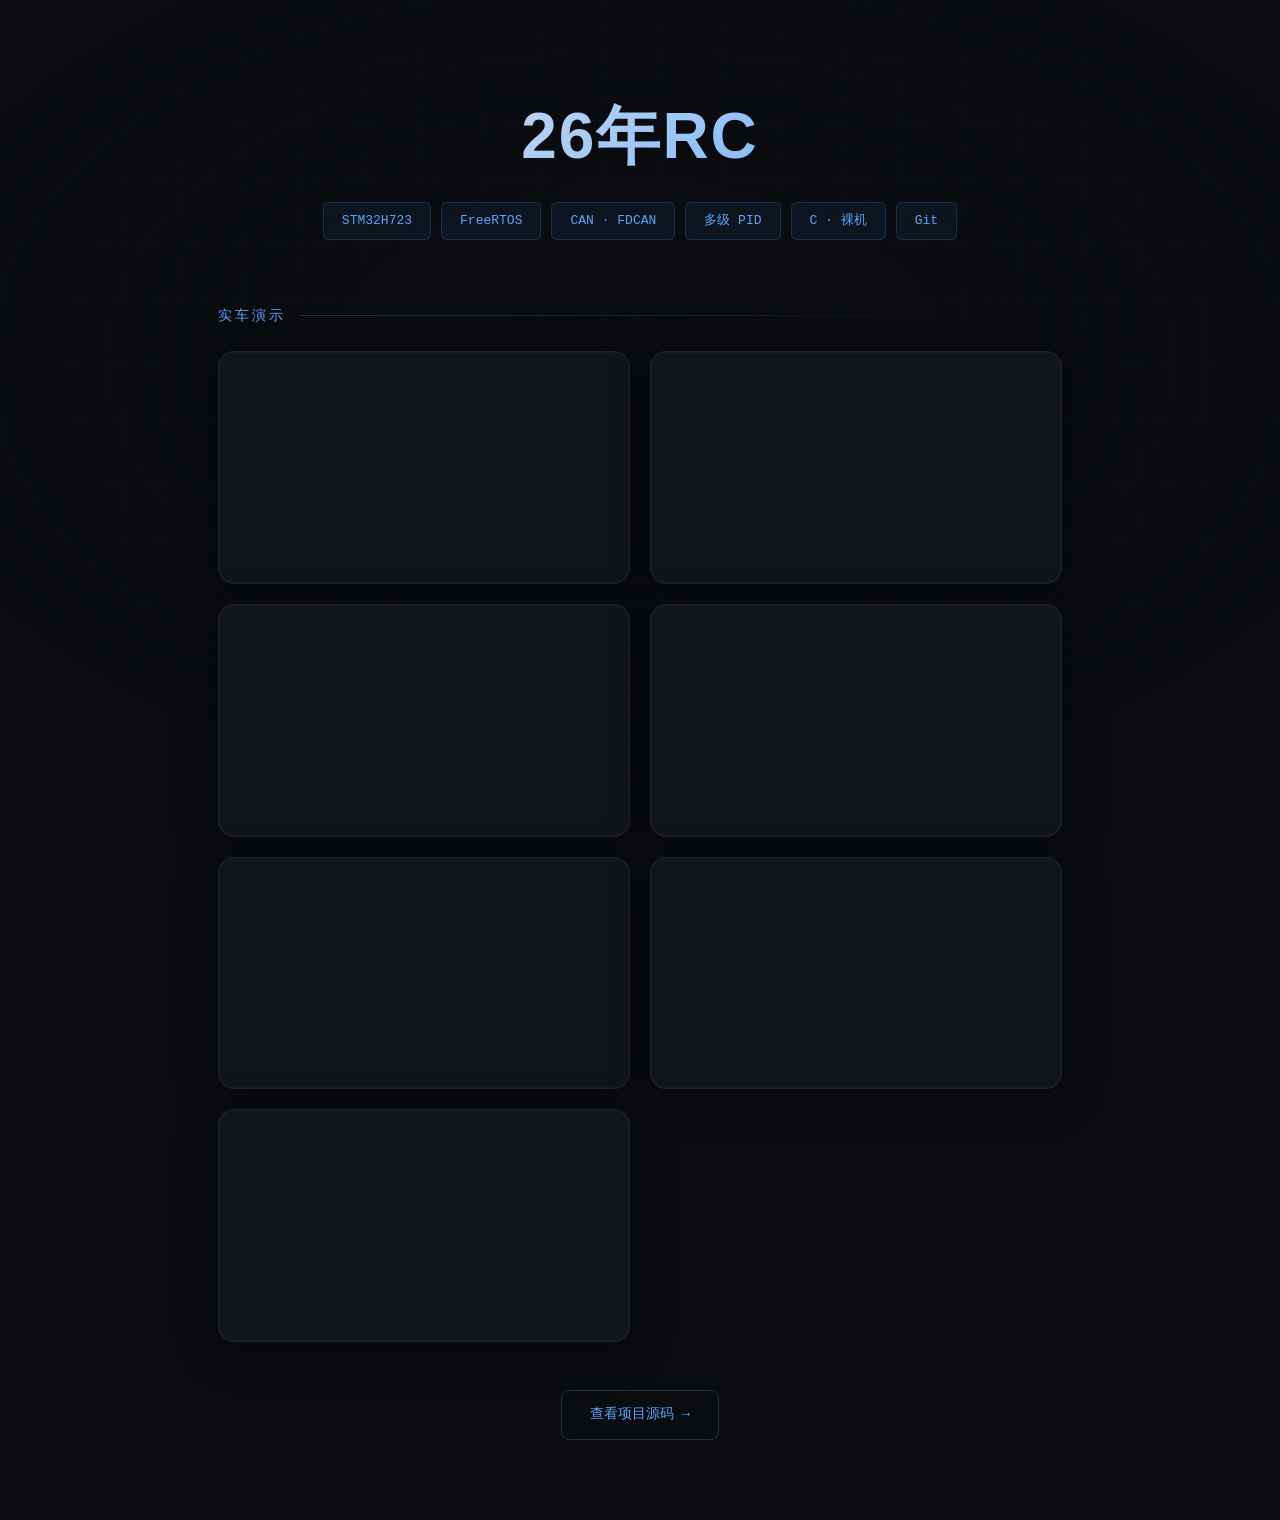
==== index.html @ 1c117dbd "add 6 more videos, grid layout" ====
<!DOCTYPE html>
<html lang="zh-CN">
<head>
<meta charset="UTF-8">
<meta name="viewport" content="width=device-width, initial-scale=1.0">
<title>26年RC</title>
<style>
  :root {
    --bg: #0a0c10;
    --surface: #111418;
    --text: #c0c5ce;
    --heading: #e8eaed;
    --accent: #58a6ff;
    --accent2: #79c0ff;
    --glow: rgba(88,166,255,0.15);
    --border: rgba(255,255,255,0.06);
  }
  * { margin:0; padding:0; box-sizing:border-box; }
  html { scroll-behavior:smooth; }
  body {
    background: var(--bg);
    color: var(--text);
    font-family: -apple-system, "PingFang SC", "Microsoft YaHei", "Segoe UI", sans-serif;
    font-size: 16px;
    line-height: 1.7;
    min-height: 100vh;
    overflow-x: hidden;
  }

  /* ── 网格背景 ── */
  .bg-grid {
    position: fixed; top:0; left:0; width:100%; height:100%; z-index:0; pointer-events:none;
    background-image:
      linear-gradient(rgba(88,166,255,0.03) 1px, transparent 1px),
      linear-gradient(90deg, rgba(88,166,255,0.03) 1px, transparent 1px);
    background-size: 60px 60px;
  }
  .bg-grid::after {
    content:''; position:absolute; top:0; left:0; width:100%; height:100%;
    background: radial-gradient(ellipse 60% 50% at 50% 40%, transparent 40%, var(--bg) 100%);
  }

  /* ── 容器 ── */
  .page {
    position: relative; z-index:1;
    max-width: 900px; margin:0 auto; padding: 100px 28px 80px;
  }

  /* ── 标题区 ── */
  .hero {
    text-align: center;
    margin-bottom: 64px;
  }
  .hero h1 {
    font-size: clamp(36px, 6vw, 64px);
    font-weight: 800;
    letter-spacing: 2px;
    line-height: 1.15;
    background: linear-gradient(135deg, #e8eaed 0%, #58a6ff 50%, #79c0ff 100%);
    -webkit-background-clip: text;
    -webkit-text-fill-color: transparent;
    background-size: 200% 200%;
    animation: gradientShift 6s ease-in-out infinite;
  }
  @keyframes gradientShift {
    0%,100% { background-position: 0% 50%; }
    50% { background-position: 100% 50%; }
  }

  /* ── 标签 ── */
  .tags {
    margin-top: 28px;
    display: flex; justify-content:center; flex-wrap:wrap; gap:10px;
  }
  .tag {
    font-family: "SF Mono", "Fira Code", "Cascadia Code", "Consolas", monospace;
    font-size: 13px;
    color: var(--accent);
    background: rgba(88,166,255,0.06);
    border: 1px solid rgba(88,166,255,0.18);
    padding: 7px 18px;
    border-radius: 6px;
    cursor: default;
    transition: all 0.25s ease;
  }
  .tag:hover {
    background: rgba(88,166,255,0.14);
    border-color: rgba(88,166,255,0.4);
    transform: translateY(-2px);
    box-shadow: 0 4px 16px var(--glow);
  }

  /* ── 视频区 ── */
  .section {
    margin: 48px 0;
  }
  .section-label {
    display: flex; align-items:center; gap:14px;
    margin-bottom: 24px;
  }
  .section-label span {
    font-size: 14px;
    text-transform: uppercase;
    letter-spacing: 3px;
    color: var(--accent);
    white-space: nowrap;
  }
  .section-label::after {
    content:''; flex:1; height:1px;
    background: linear-gradient(90deg, rgba(88,166,255,0.25), transparent);
  }
  .video-grid {
    display: grid;
    grid-template-columns: repeat(2, 1fr);
    gap: 20px;
  }
  .video-card {
    position: relative;
    background: var(--surface);
    border: 1px solid var(--border);
    border-radius: 16px;
    overflow: hidden;
    box-shadow: 0 8px 40px rgba(0,0,0,0.4), 0 0 0 1px rgba(255,255,255,0.03) inset;
    transition: box-shadow 0.4s ease;
  }
  .video-card:hover {
    box-shadow: 0 12px 56px rgba(0,0,0,0.5), 0 0 40px var(--glow), 0 0 0 1px rgba(255,255,255,0.04) inset;
  }
  .video-wrap {
    position: relative;
    padding-bottom: 56.25%;
    height: 0;
  }
  .video-wrap iframe {
    position: absolute; top:0; left:0;
    width: 100%; height: 100%;
    border: none;
  }

  /* ── 按钮 ── */
  .actions {
    text-align: center;
    margin-top: 48px;
    display: flex; justify-content:center; flex-wrap:wrap; gap:16px;
  }
  .btn {
    display: inline-flex; align-items:center; gap:8px;
    font-family: "SF Mono", "Fira Code", "Cascadia Code", "Consolas", monospace;
    font-size: 14px;
    color: var(--accent);
    background: transparent;
    border: 1px solid rgba(88,166,255,0.25);
    padding: 12px 28px;
    border-radius: 8px;
    text-decoration: none;
    cursor: pointer;
    transition: all 0.3s ease;
    position: relative;
    overflow: hidden;
  }
  .btn::before {
    content:''; position:absolute; top:50%; left:50%;
    width:0; height:0; background:rgba(88,166,255,0.1);
    border-radius:50%; transform:translate(-50%,-50%);
    transition: width 0.5s ease, height 0.5s ease;
  }
  .btn:hover::before { width:400px; height:400px; }
  .btn:hover {
    color: #fff;
    border-color: var(--accent);
    box-shadow: 0 0 24px var(--glow), inset 0 0 24px rgba(88,166,255,0.06);
    transform: translateY(-2px);
  }
  .btn:hover .arrow { transform: translateX(4px); }
  .arrow {
    display: inline-block;
    transition: transform 0.3s ease;
  }

  /* ── 淡入动画 ── */
  @keyframes fadeUp {
    from { opacity:0; transform:translateY(24px); }
    to { opacity:1; transform:translateY(0); }
  }
  .reveal { animation: fadeUp 0.7s cubic-bezier(0.22,0.61,0.36,1) both; }
  .reveal:nth-child(1) { animation-delay: 0.05s; }
  .reveal:nth-child(2) { animation-delay: 0.15s; }
  .reveal:nth-child(3) { animation-delay: 0.25s; }
  .reveal:nth-child(4) { animation-delay: 0.35s; }
  .reveal:nth-child(5) { animation-delay: 0.45s; }
  .reveal:nth-child(6) { animation-delay: 0.55s; }

  /* ── 响应式 ── */
  @media (max-width: 640px) {
    .page { padding: 60px 20px 60px; }
    .hero { margin-bottom: 40px; }
    .tag { font-size: 12px; padding: 5px 14px; }
    .btn { padding: 10px 22px; font-size: 13px; }
    .video-grid { grid-template-columns: 1fr; }
  }
</style>
</head>
<body>

<div class="bg-grid"></div>

<div class="page">

  <div class="hero reveal">
    <h1>26年RC</h1>
    <div class="tags">
      <span class="tag reveal">STM32H723</span>
      <span class="tag reveal">FreeRTOS</span>
      <span class="tag reveal">CAN · FDCAN</span>
      <span class="tag reveal">多级 PID</span>
      <span class="tag reveal">C · 裸机</span>
      <span class="tag reveal">Git</span>
    </div>
  </div>

  <div class="section reveal">
    <div class="section-label"><span>实车演示</span></div>
    <div class="video-grid">
      <div class="video-card">
        <div class="video-wrap">
          <iframe src="https://player.bilibili.com/player.html?bvid=BV14LKB6MEDC&page=1" scrolling="no" frameborder="no" framespacing="0" allowfullscreen="true" loading="lazy"></iframe>
        </div>
      </div>
      <div class="video-card">
        <div class="video-wrap">
          <iframe src="https://player.bilibili.com/player.html?bvid=BV1ZGKq6nEr8&page=1" scrolling="no" frameborder="no" framespacing="0" allowfullscreen="true" loading="lazy"></iframe>
        </div>
      </div>
      <div class="video-card">
        <div class="video-wrap">
          <iframe src="https://player.bilibili.com/player.html?bvid=BV17GKq6HEqy&page=1" scrolling="no" frameborder="no" framespacing="0" allowfullscreen="true" loading="lazy"></iframe>
        </div>
      </div>
      <div class="video-card">
        <div class="video-wrap">
          <iframe src="https://player.bilibili.com/player.html?bvid=BV1ubKq66E2u&page=1" scrolling="no" frameborder="no" framespacing="0" allowfullscreen="true" loading="lazy"></iframe>
        </div>
      </div>
      <div class="video-card">
        <div class="video-wrap">
          <iframe src="https://player.bilibili.com/player.html?bvid=BV1gbKq66E71&page=1" scrolling="no" frameborder="no" framespacing="0" allowfullscreen="true" loading="lazy"></iframe>
        </div>
      </div>
      <div class="video-card">
        <div class="video-wrap">
          <iframe src="https://player.bilibili.com/player.html?bvid=BV1SbKq6zEeU&page=1" scrolling="no" frameborder="no" framespacing="0" allowfullscreen="true" loading="lazy"></iframe>
        </div>
      </div>
      <div class="video-card">
        <div class="video-wrap">
          <iframe src="https://player.bilibili.com/player.html?bvid=BV1SbKq6zE6S&page=1" scrolling="no" frameborder="no" framespacing="0" allowfullscreen="true" loading="lazy"></iframe>
        </div>
      </div>
    </div>
  </div>

  <div class="actions reveal">
    <a href="https://github.com/Huangty-xixi/R2" target="_blank" class="btn">
      查看项目源码 <span class="arrow">→</span>
    </a>
  </div>

</div>

</body>
</html>
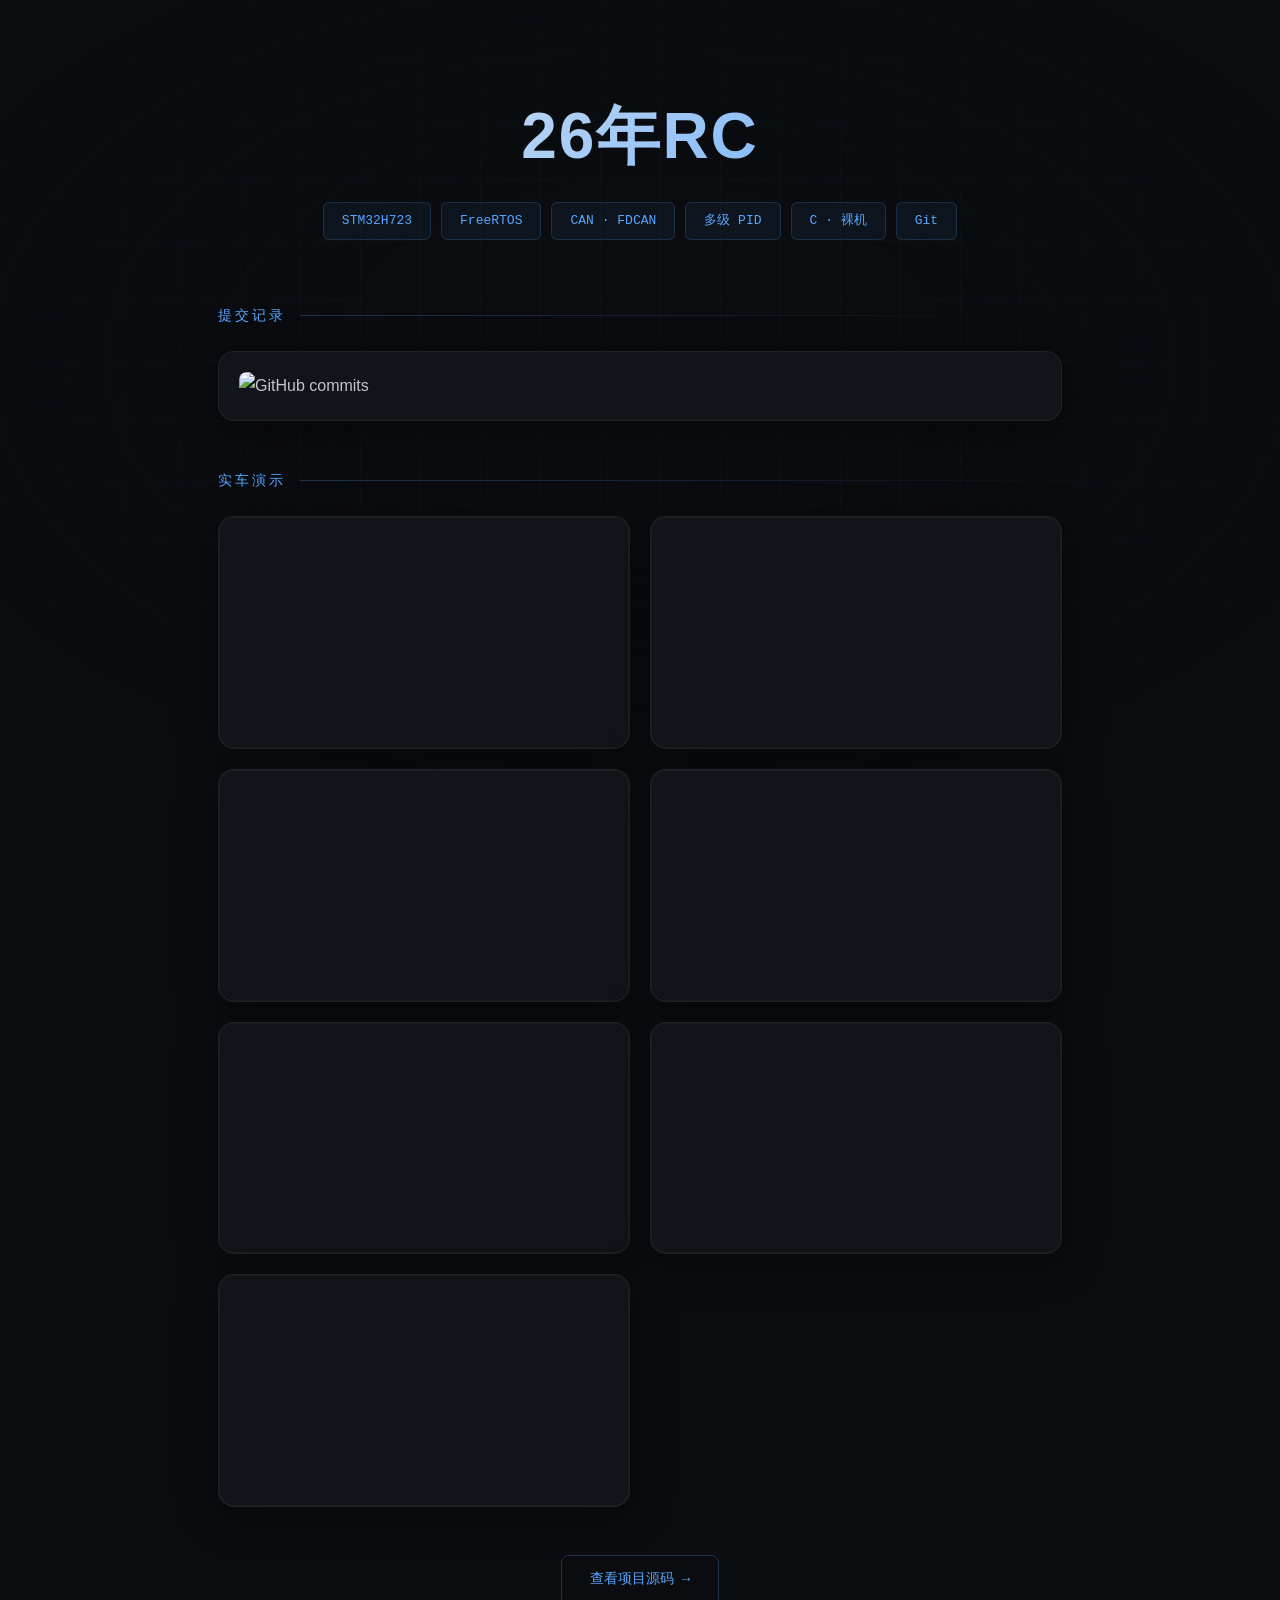
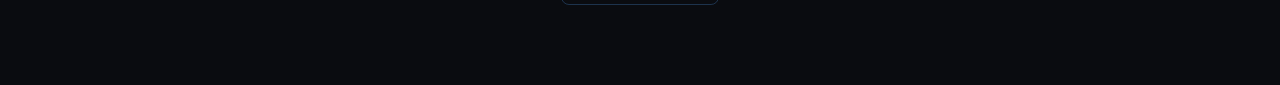
==== commit 14da9279: "add GitHub contribution heatmap" ====
--- a/index.html
+++ b/index.html
@@ -137,7 +137,18 @@
     border: none;
   }
 
-  /* ── 按钮 ── */
+  .chart-card {
+    background: var(--surface);
+    border: 1px solid var(--border);
+    border-radius: 16px;
+    padding: 20px;
+    box-shadow: 0 8px 40px rgba(0,0,0,0.4);
+  }
+  .chart-card img {
+    display: block;
+    width: 100%;
+    border-radius: 8px;
+  }
   .actions {
     text-align: center;
     margin-top: 48px;
@@ -219,6 +230,13 @@
   </div>
 
   <div class="section reveal">
+    <div class="section-label"><span>提交记录</span></div>
+    <div class="chart-card">
+      <img src="https://ghchart.rshah.org/Huangty-xixi" alt="GitHub commits" loading="lazy">
+    </div>
+  </div>
+
+  <div class="section reveal">
     <div class="section-label"><span>实车演示</span></div>
     <div class="video-grid">
       <div class="video-card">
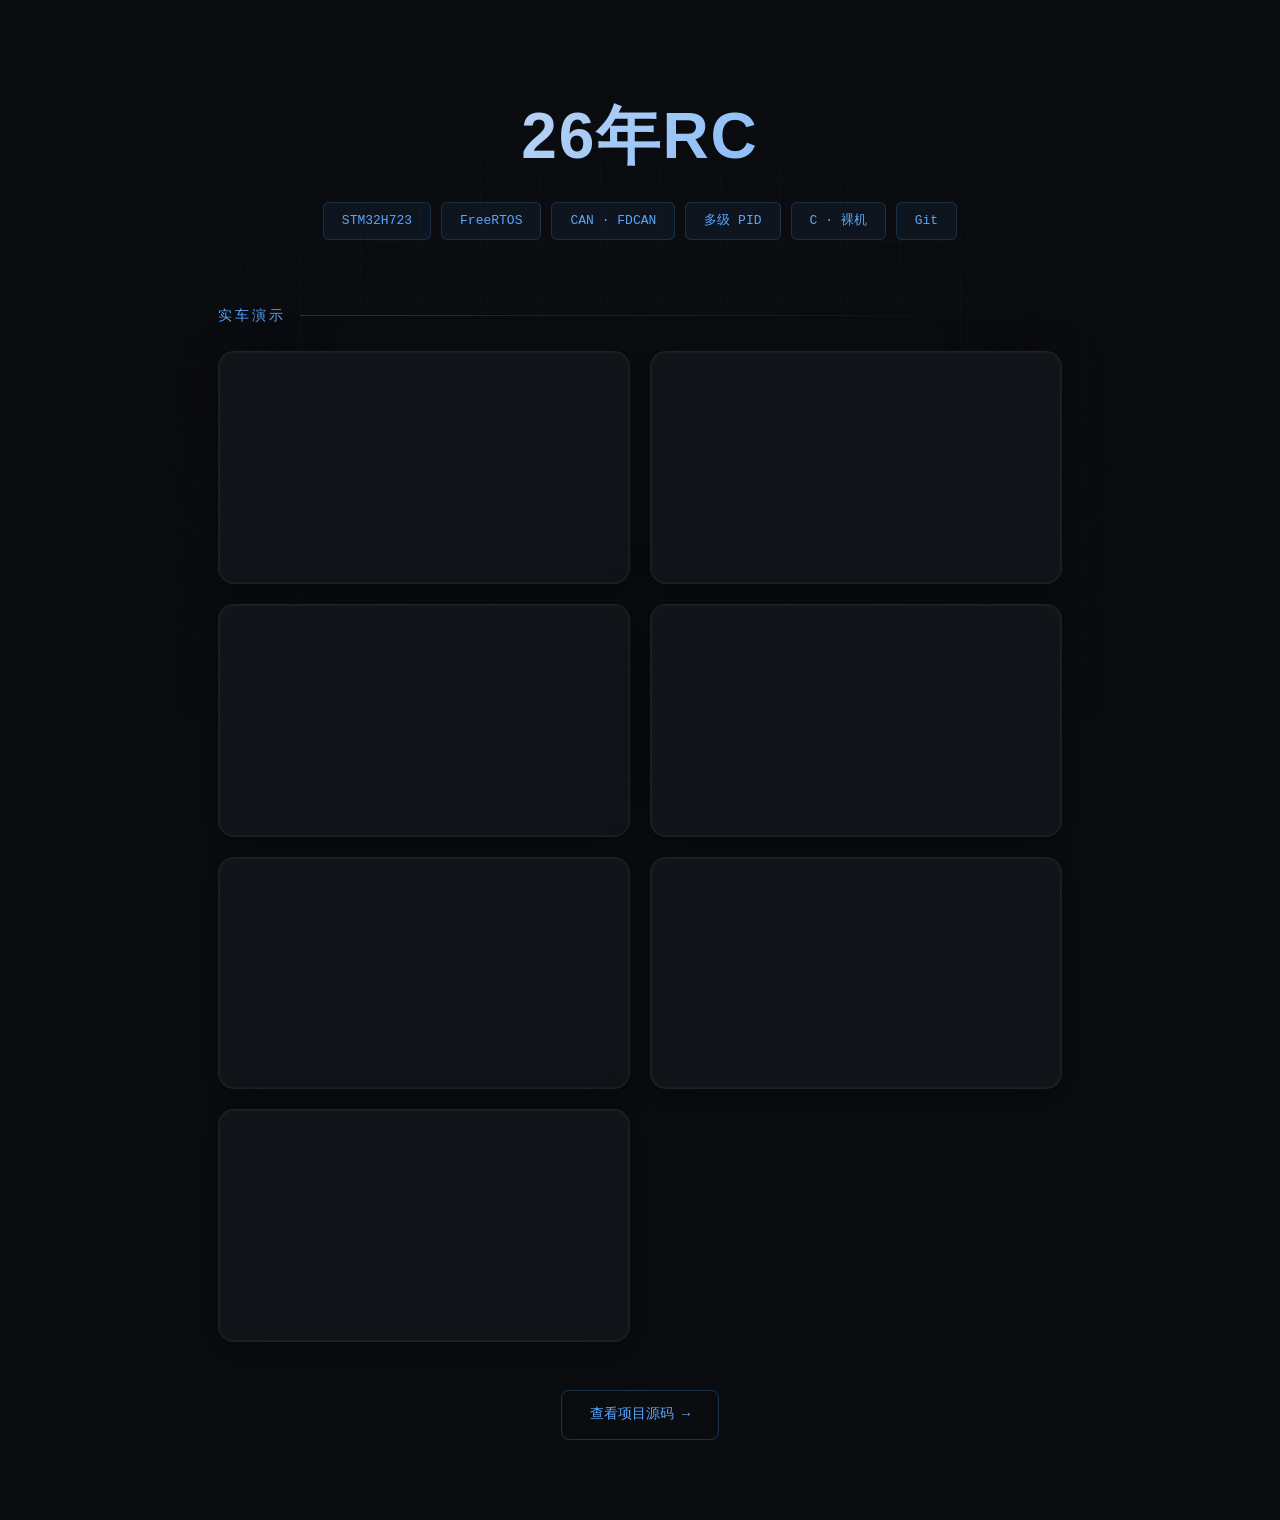
==== commit 94256e62: "remove heatmap" ====
--- a/index.html
+++ b/index.html
@@ -137,18 +137,6 @@
     border: none;
   }
 
-  .chart-card {
-    background: var(--surface);
-    border: 1px solid var(--border);
-    border-radius: 16px;
-    padding: 20px;
-    box-shadow: 0 8px 40px rgba(0,0,0,0.4);
-  }
-  .chart-card img {
-    display: block;
-    width: 100%;
-    border-radius: 8px;
-  }
   .actions {
     text-align: center;
     margin-top: 48px;
@@ -230,13 +218,6 @@
   </div>
 
   <div class="section reveal">
-    <div class="section-label"><span>提交记录</span></div>
-    <div class="chart-card">
-      <img src="https://ghchart.rshah.org/Huangty-xixi" alt="GitHub commits" loading="lazy">
-    </div>
-  </div>
-
-  <div class="section reveal">
     <div class="section-label"><span>实车演示</span></div>
     <div class="video-grid">
       <div class="video-card">
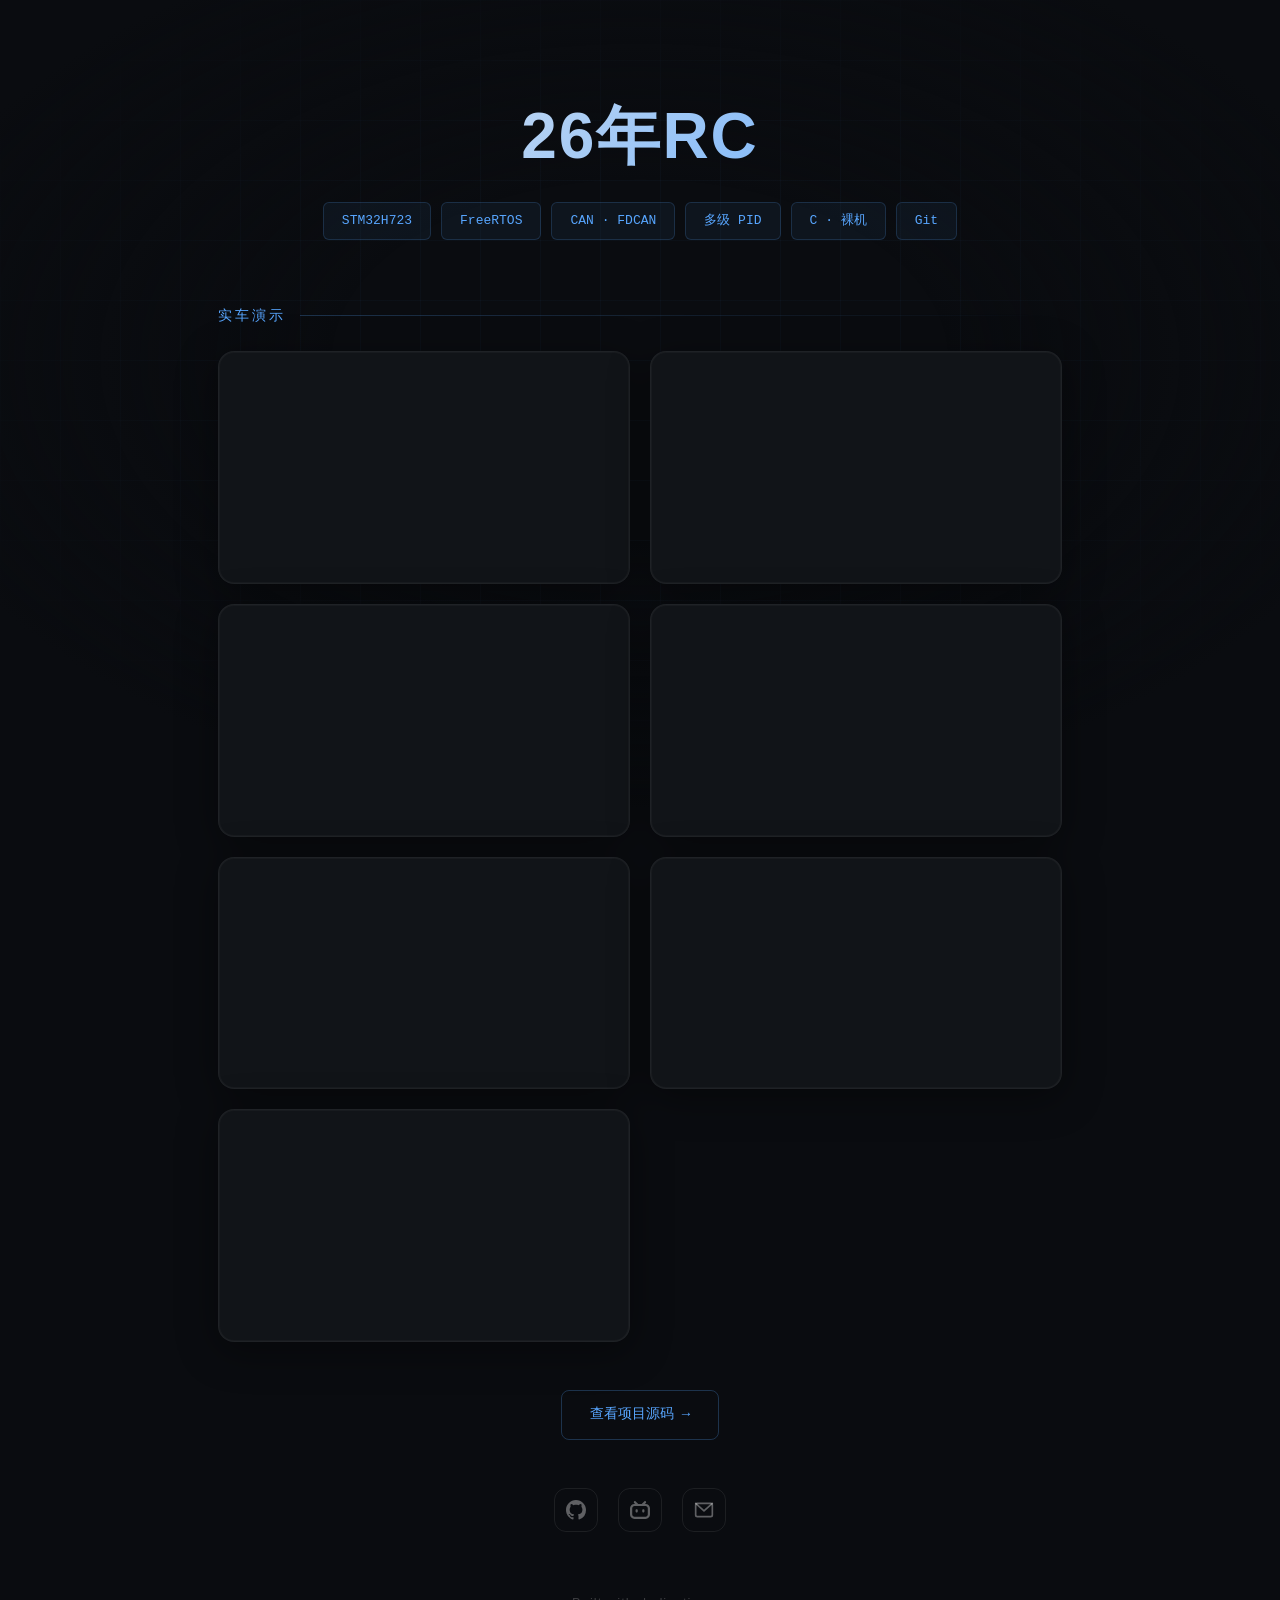
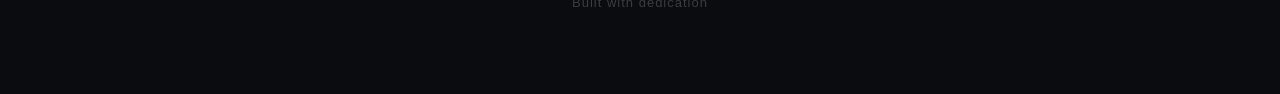
==== commit 240e7b92: "add favicon, social icons, scroll-top, footer" ====
--- a/index.html
+++ b/index.html
@@ -4,6 +4,7 @@
 <meta charset="UTF-8">
 <meta name="viewport" content="width=device-width, initial-scale=1.0">
 <title>26年RC</title>
+<link rel="icon" href="data:image/svg+xml,<svg xmlns='http://www.w3.org/2000/svg' viewBox='0 0 100 100'><text y='.9em' font-size='90'>⚙</text></svg>">
 <style>
   :root {
     --bg: #0a0c10;
@@ -189,6 +190,63 @@
   .reveal:nth-child(5) { animation-delay: 0.45s; }
   .reveal:nth-child(6) { animation-delay: 0.55s; }
 
+  /* ── 页脚 ── */
+  .footer {
+    text-align: center;
+    padding: 60px 0 0;
+    color: rgba(255,255,255,0.2);
+    font-size: 13px;
+    letter-spacing: 1px;
+  }
+
+  /* ── 社交链接 ── */
+  .social {
+    display: flex; justify-content:center; gap:20px;
+    margin-top: 48px;
+  }
+  .social a {
+    width: 44px; height: 44px;
+    display: flex; align-items:center; justify-content:center;
+    border: 1px solid rgba(255,255,255,0.08);
+    border-radius: 12px;
+    color: rgba(255,255,255,0.35);
+    text-decoration: none;
+    font-size: 20px;
+    transition: all 0.3s ease;
+  }
+  .social a:hover {
+    color: var(--accent);
+    border-color: var(--accent);
+    box-shadow: 0 0 20px var(--glow);
+    transform: translateY(-3px);
+  }
+
+  /* ── 回到顶部 ── */
+  .top-btn {
+    position: fixed; bottom: 32px; right: 32px; z-index: 99;
+    width: 44px; height: 44px;
+    display: flex; align-items:center; justify-content:center;
+    background: rgba(17,20,24,0.85);
+    border: 1px solid rgba(255,255,255,0.1);
+    border-radius: 12px;
+    color: rgba(255,255,255,0.5);
+    font-size: 20px;
+    cursor: pointer;
+    opacity: 0;
+    pointer-events: none;
+    transition: all 0.3s ease;
+    backdrop-filter: blur(8px);
+  }
+  .top-btn.visible {
+    opacity: 1;
+    pointer-events: auto;
+  }
+  .top-btn:hover {
+    color: var(--accent);
+    border-color: var(--accent);
+    box-shadow: 0 0 20px var(--glow);
+  }
+
   /* ── 响应式 ── */
   @media (max-width: 640px) {
     .page { padding: 60px 20px 60px; }
@@ -264,7 +322,32 @@
     </a>
   </div>
 
+  <div class="social reveal">
+    <a href="https://github.com/Huangty-xixi" target="_blank" title="GitHub">
+      <svg width="20" height="20" viewBox="0 0 24 24" fill="currentColor"><path d="M12 0C5.37 0 0 5.37 0 12c0 5.31 3.435 9.795 8.205 11.385.6.105.825-.255.825-.57 0-.285-.015-1.23-.015-2.235-3.015.555-3.795-.735-4.035-1.41-.135-.345-.72-1.41-1.23-1.695-.42-.225-1.02-.78-.015-.795.945-.015 1.62.87 1.845 1.23 1.08 1.815 2.805 1.305 3.495.99.105-.78.42-1.305.765-1.605-2.67-.3-5.46-1.335-5.46-5.925 0-1.305.465-2.385 1.23-3.225-.12-.3-.54-1.53.12-3.18 0 0 1.005-.315 3.3 1.23.96-.27 1.98-.405 3-.405s2.04.135 3 .405c2.295-1.56 3.3-1.23 3.3-1.23.66 1.65.24 2.88.12 3.18.765.84 1.23 1.905 1.23 3.225 0 4.605-2.805 5.625-5.475 5.925.435.375.81 1.095.81 2.22 0 1.605-.015 2.895-.015 3.3 0 .315.225.69.825.57A12.02 12.02 0 0024 12c0-6.63-5.37-12-12-12z"/></svg>
+    </a>
+    <a href="https://space.bilibili.com/3546555964544575" target="_blank" title="Bilibili">
+      <svg width="20" height="20" viewBox="0 0 24 24" fill="currentColor"><path d="M17.813 4.653h.854c1.51.054 2.769.578 3.773 1.574 1.004.995 1.524 2.249 1.56 3.76v7.36c-.036 1.51-.556 2.769-1.56 3.773s-2.262 1.524-3.773 1.56H5.333c-1.51-.036-2.769-.556-3.773-1.56S.036 18.858 0 17.347v-7.36c.036-1.511.556-2.765 1.56-3.76 1.004-.996 2.262-1.52 3.773-1.574h.774l-1.174-1.12a1.234 1.234 0 01-.373-.906c0-.356.124-.658.373-.907l.027-.027c.267-.249.573-.373.92-.373.347 0 .653.124.92.373L9.653 4.44c.071.071.134.142.187.213h4.267a.836.836 0 01.16-.213l2.853-2.747c.267-.249.573-.373.92-.373.347 0 .662.151.929.4.267.249.391.551.391.907 0 .355-.124.657-.373.906zM5.333 7.24c-.746.018-1.373.276-1.88.773-.506.498-.769 1.13-.786 1.894v7.52c.017.764.28 1.395.786 1.893.507.498 1.134.756 1.88.773h13.334c.746-.017 1.373-.275 1.88-.773.506-.498.769-1.129.786-1.893v-7.52c-.017-.765-.28-1.396-.786-1.894-.507-.497-1.134-.755-1.88-.773zM8 11.107c.373 0 .684.124.933.373.25.249.383.569.4.96v1.173c-.017.391-.15.711-.4.96-.249.25-.56.374-.933.374s-.684-.125-.933-.374c-.25-.249-.383-.569-.4-.96V12.44c0-.373.129-.689.386-.947.258-.257.574-.386.947-.386zm8 0c.373 0 .684.124.933.373.25.249.383.569.4.96v1.173c-.017.391-.15.711-.4.96-.249.25-.56.374-.933.374s-.684-.125-.933-.374c-.25-.249-.383-.569-.4-.96V12.44c.017-.391.15-.711.4-.96.249-.249.56-.373.933-.373z"/></svg>
+    </a>
+    <a href="mailto:1815565869@qq.com" title="Email">
+      <svg width="20" height="20" viewBox="0 0 24 24" fill="none" stroke="currentColor" stroke-width="2" stroke-linecap="round" stroke-linejoin="round"><rect x="2" y="4" width="20" height="16" rx="2"/><path d="M22 4L12 13 2 4"/></svg>
+    </a>
+  </div>
+
+  <div class="footer reveal">
+    Built with dedication
+  </div>
+
 </div>
 
-</body>
+<button class="top-btn" onclick="window.scrollTo({top:0,behavior:'smooth'})" title="回到顶部">↑</button>
+
+<script>
+(function(){
+  var btn = document.querySelector('.top-btn');
+  window.addEventListener('scroll',function(){
+    btn.classList.toggle('visible', window.scrollY > 400);
+  });
+})();
+</script>
 </html>
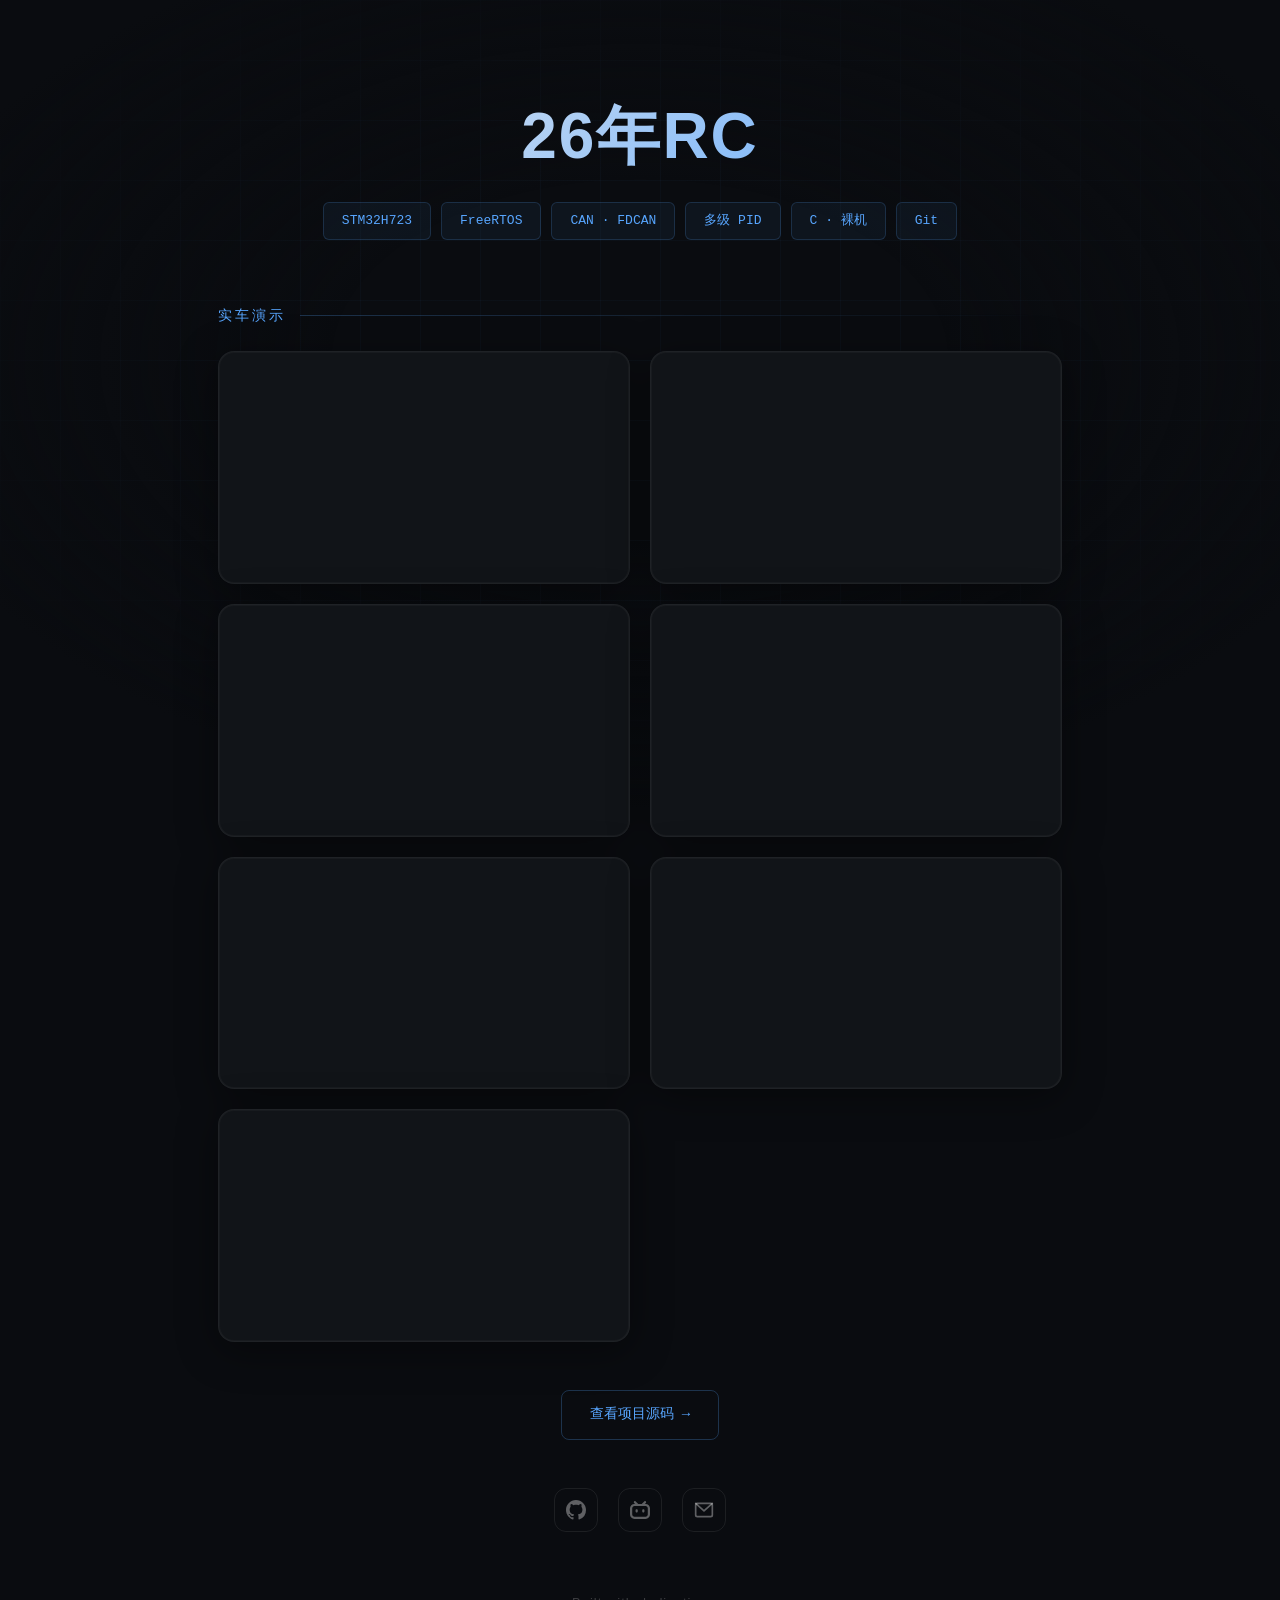
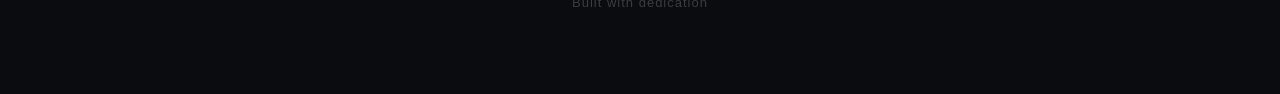
==== commit 55b47fb8: "fix bilibili link" ====
--- a/index.html
+++ b/index.html
@@ -326,7 +326,7 @@
     <a href="https://github.com/Huangty-xixi" target="_blank" title="GitHub">
       <svg width="20" height="20" viewBox="0 0 24 24" fill="currentColor"><path d="M12 0C5.37 0 0 5.37 0 12c0 5.31 3.435 9.795 8.205 11.385.6.105.825-.255.825-.57 0-.285-.015-1.23-.015-2.235-3.015.555-3.795-.735-4.035-1.41-.135-.345-.72-1.41-1.23-1.695-.42-.225-1.02-.78-.015-.795.945-.015 1.62.87 1.845 1.23 1.08 1.815 2.805 1.305 3.495.99.105-.78.42-1.305.765-1.605-2.67-.3-5.46-1.335-5.46-5.925 0-1.305.465-2.385 1.23-3.225-.12-.3-.54-1.53.12-3.18 0 0 1.005-.315 3.3 1.23.96-.27 1.98-.405 3-.405s2.04.135 3 .405c2.295-1.56 3.3-1.23 3.3-1.23.66 1.65.24 2.88.12 3.18.765.84 1.23 1.905 1.23 3.225 0 4.605-2.805 5.625-5.475 5.925.435.375.81 1.095.81 2.22 0 1.605-.015 2.895-.015 3.3 0 .315.225.69.825.57A12.02 12.02 0 0024 12c0-6.63-5.37-12-12-12z"/></svg>
     </a>
-    <a href="https://space.bilibili.com/3546555964544575" target="_blank" title="Bilibili">
+    <a href="https://space.bilibili.com/523482407" target="_blank" title="Bilibili">
       <svg width="20" height="20" viewBox="0 0 24 24" fill="currentColor"><path d="M17.813 4.653h.854c1.51.054 2.769.578 3.773 1.574 1.004.995 1.524 2.249 1.56 3.76v7.36c-.036 1.51-.556 2.769-1.56 3.773s-2.262 1.524-3.773 1.56H5.333c-1.51-.036-2.769-.556-3.773-1.56S.036 18.858 0 17.347v-7.36c.036-1.511.556-2.765 1.56-3.76 1.004-.996 2.262-1.52 3.773-1.574h.774l-1.174-1.12a1.234 1.234 0 01-.373-.906c0-.356.124-.658.373-.907l.027-.027c.267-.249.573-.373.92-.373.347 0 .653.124.92.373L9.653 4.44c.071.071.134.142.187.213h4.267a.836.836 0 01.16-.213l2.853-2.747c.267-.249.573-.373.92-.373.347 0 .662.151.929.4.267.249.391.551.391.907 0 .355-.124.657-.373.906zM5.333 7.24c-.746.018-1.373.276-1.88.773-.506.498-.769 1.13-.786 1.894v7.52c.017.764.28 1.395.786 1.893.507.498 1.134.756 1.88.773h13.334c.746-.017 1.373-.275 1.88-.773.506-.498.769-1.129.786-1.893v-7.52c-.017-.765-.28-1.396-.786-1.894-.507-.497-1.134-.755-1.88-.773zM8 11.107c.373 0 .684.124.933.373.25.249.383.569.4.96v1.173c-.017.391-.15.711-.4.96-.249.25-.56.374-.933.374s-.684-.125-.933-.374c-.25-.249-.383-.569-.4-.96V12.44c0-.373.129-.689.386-.947.258-.257.574-.386.947-.386zm8 0c.373 0 .684.124.933.373.25.249.383.569.4.96v1.173c-.017.391-.15.711-.4.96-.249.25-.56.374-.933.374s-.684-.125-.933-.374c-.25-.249-.383-.569-.4-.96V12.44c.017-.391.15-.711.4-.96.249-.249.56-.373.933-.373z"/></svg>
     </a>
     <a href="mailto:1815565869@qq.com" title="Email">
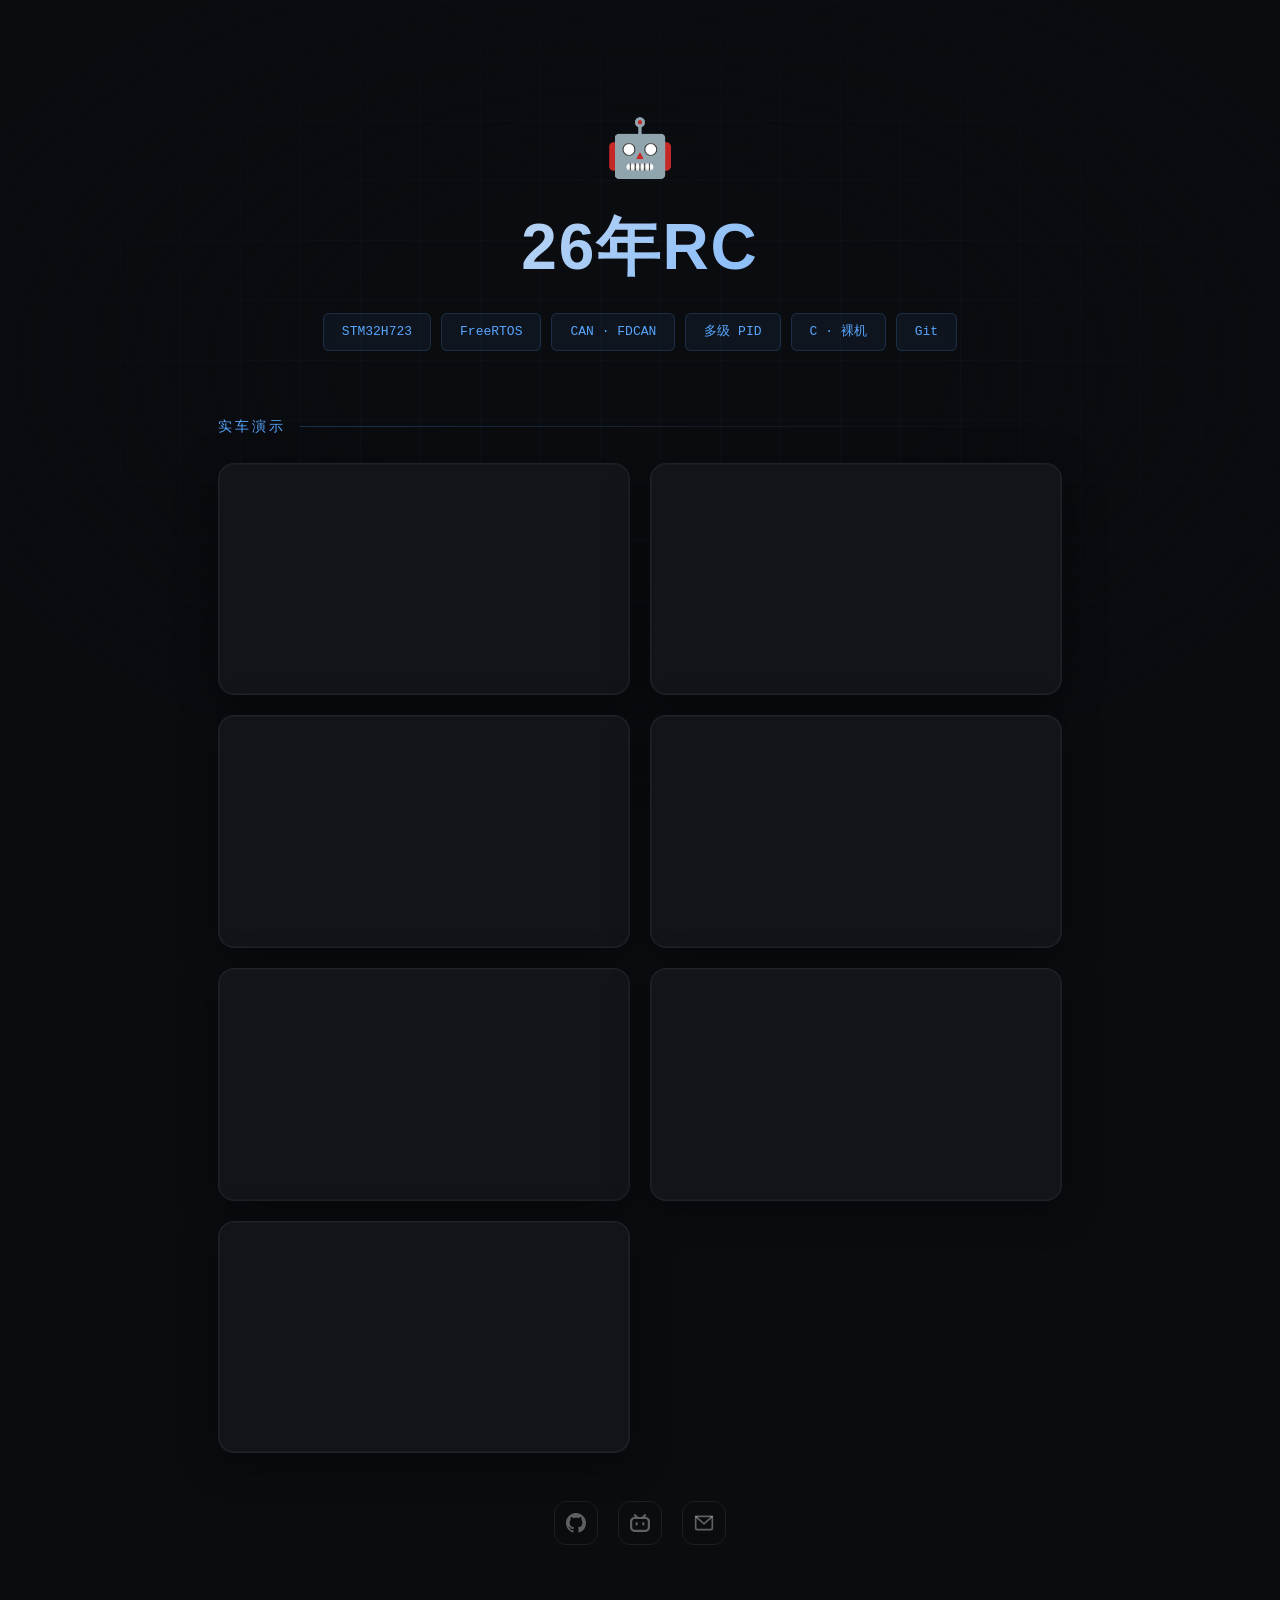
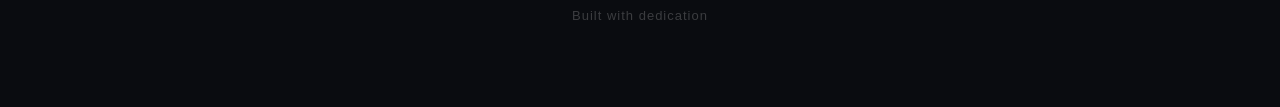
==== commit 7bd1b4e2: "add robot emoji avatar, remove repo link" ====
--- a/index.html
+++ b/index.html
@@ -68,6 +68,13 @@
     50% { background-position: 100% 50%; }
   }
 
+  /* ── 头像 ── */
+  .avatar {
+    font-size: 56px;
+    margin-bottom: 16px;
+    animation: fadeUp 0.7s cubic-bezier(0.22,0.61,0.36,1) both;
+  }
+
   /* ── 标签 ── */
   .tags {
     margin-top: 28px;
@@ -264,6 +271,7 @@
 <div class="page">
 
   <div class="hero reveal">
+    <div class="avatar">🤖</div>
     <h1>26年RC</h1>
     <div class="tags">
       <span class="tag reveal">STM32H723</span>
@@ -314,12 +322,6 @@
         </div>
       </div>
     </div>
-  </div>
-
-  <div class="actions reveal">
-    <a href="https://github.com/Huangty-xixi/R2" target="_blank" class="btn">
-      查看项目源码 <span class="arrow">→</span>
-    </a>
   </div>
 
   <div class="social reveal">
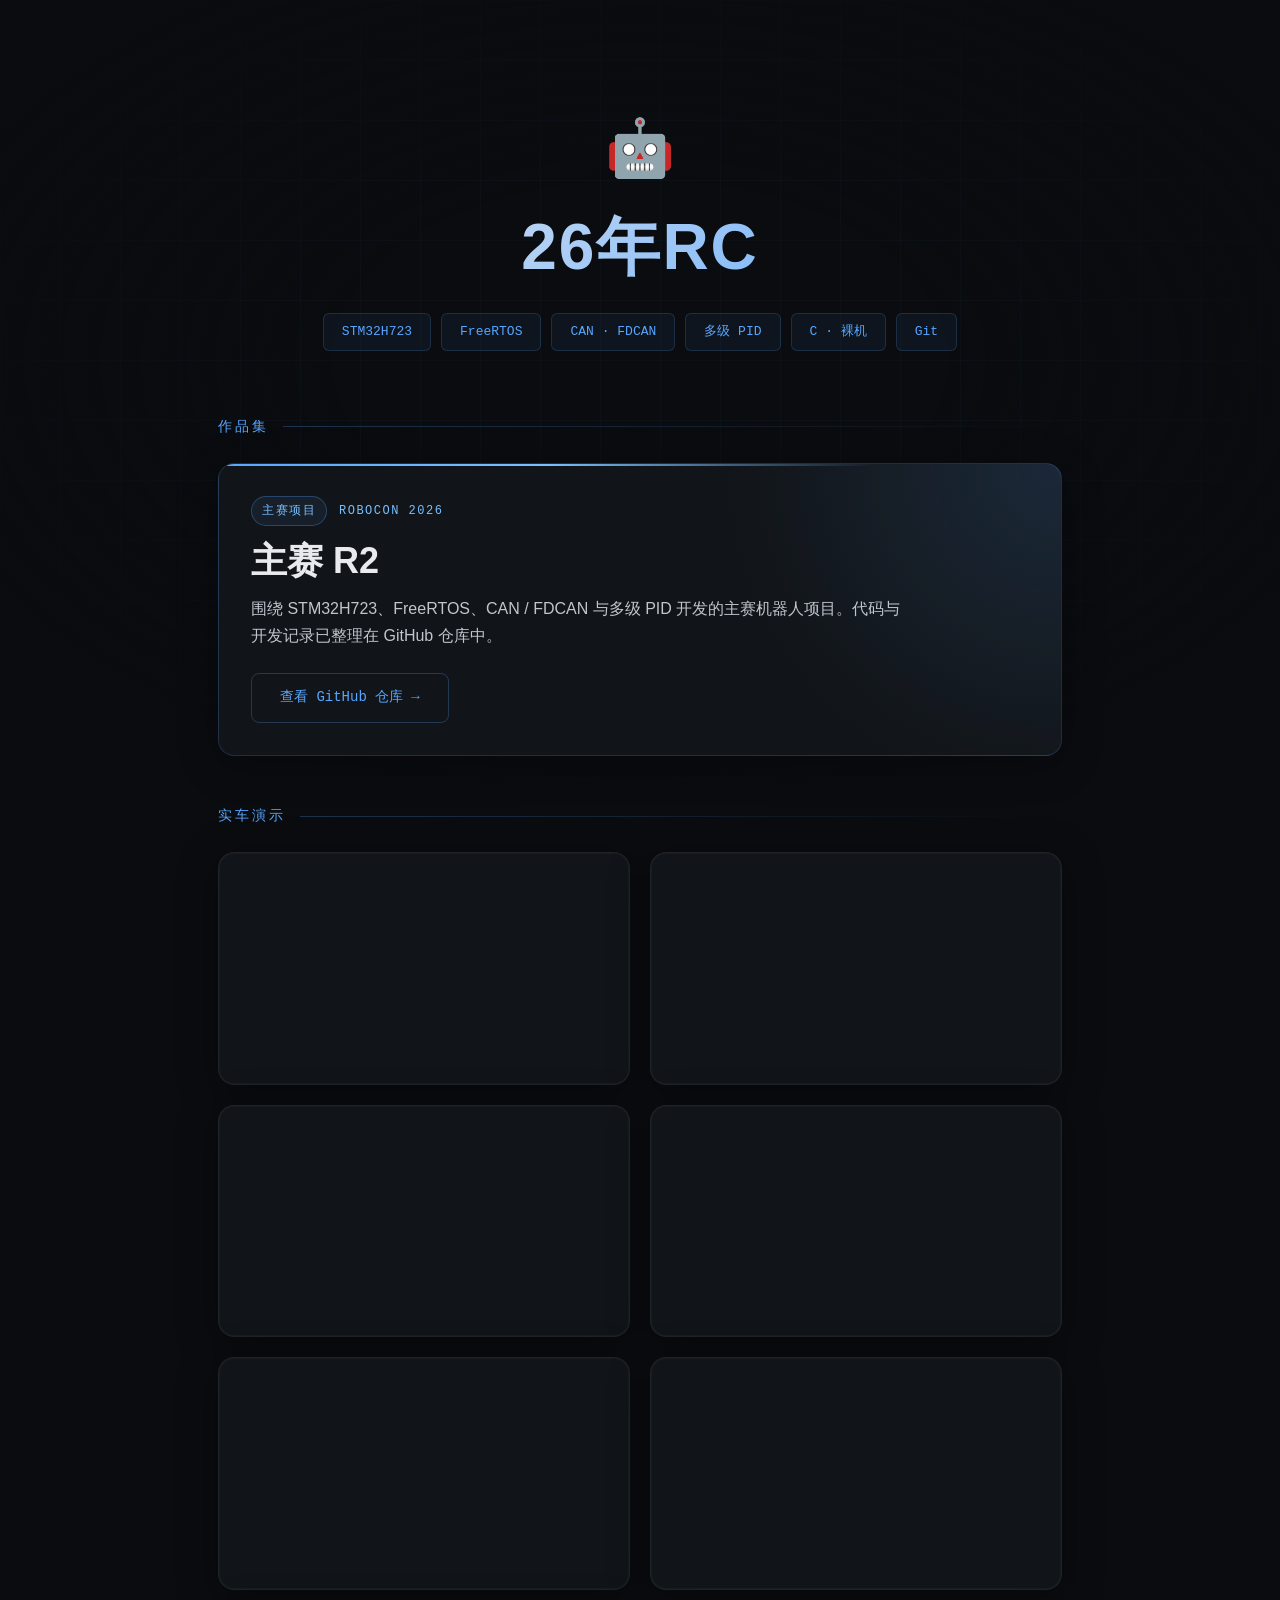
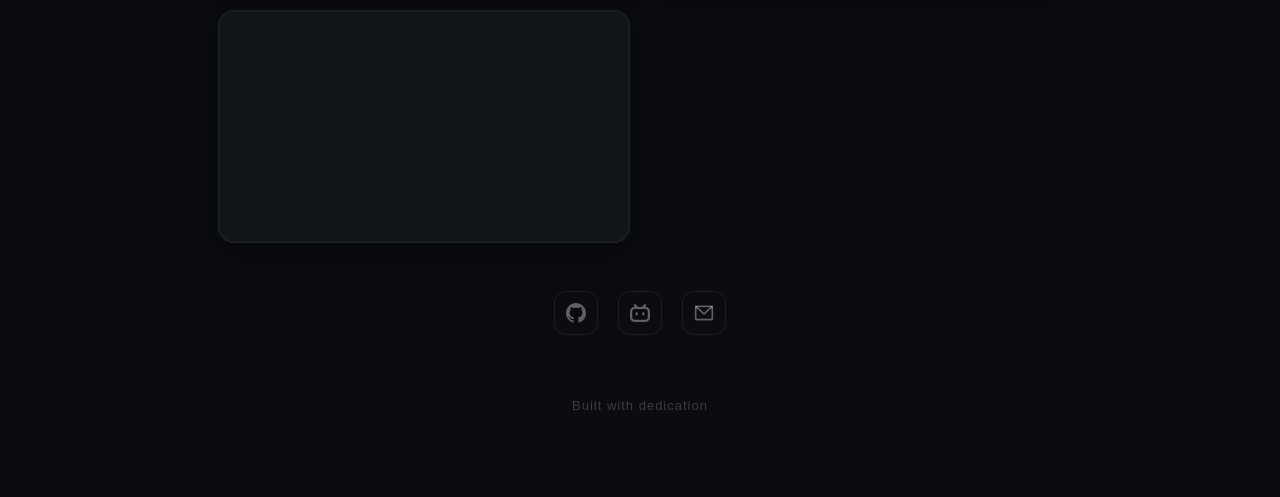
==== commit 632293dd: "add R2 portfolio project" ====
--- a/index.html
+++ b/index.html
@@ -145,6 +145,53 @@
     border: none;
   }
 
+  /* ── 作品集 ── */
+  .project-card {
+    position: relative;
+    padding: 32px;
+    background:
+      radial-gradient(circle at 100% 0%, rgba(88,166,255,0.14), transparent 38%),
+      var(--surface);
+    border: 1px solid rgba(88,166,255,0.18);
+    border-radius: 16px;
+    overflow: hidden;
+    box-shadow: 0 8px 40px rgba(0,0,0,0.32);
+  }
+  .project-card::before {
+    content:'';
+    position:absolute; top:0; left:0;
+    width:100%; height:2px;
+    background:linear-gradient(90deg, var(--accent), var(--accent2), transparent 78%);
+  }
+  .project-meta {
+    display:flex; align-items:center; gap:12px;
+    margin-bottom:12px;
+    font-family:"SF Mono", "Fira Code", "Cascadia Code", "Consolas", monospace;
+    font-size:12px;
+    letter-spacing:1.5px;
+    color:var(--accent2);
+  }
+  .project-badge {
+    padding:4px 10px;
+    border:1px solid rgba(88,166,255,0.3);
+    border-radius:999px;
+    background:rgba(88,166,255,0.08);
+  }
+  .project-card h2 {
+    color:var(--heading);
+    font-size:clamp(26px, 4vw, 36px);
+    line-height:1.25;
+    margin-bottom:12px;
+  }
+  .project-card p {
+    max-width:650px;
+    color:var(--text);
+  }
+  .project-card .actions {
+    justify-content:flex-start;
+    margin-top:24px;
+  }
+
   .actions {
     text-align: center;
     margin-top: 48px;
@@ -260,6 +307,7 @@
     .hero { margin-bottom: 40px; }
     .tag { font-size: 12px; padding: 5px 14px; }
     .btn { padding: 10px 22px; font-size: 13px; }
+    .project-card { padding: 24px; }
     .video-grid { grid-template-columns: 1fr; }
   }
 </style>
@@ -284,6 +332,23 @@
   </div>
 
   <div class="section reveal">
+    <div class="section-label"><span>作品集</span></div>
+    <article class="project-card">
+      <div class="project-meta">
+        <span class="project-badge">主赛项目</span>
+        <span>ROBOCON 2026</span>
+      </div>
+      <h2>主赛 R2</h2>
+      <p>围绕 STM32H723、FreeRTOS、CAN / FDCAN 与多级 PID 开发的主赛机器人项目。代码与开发记录已整理在 GitHub 仓库中。</p>
+      <div class="actions">
+        <a href="https://github.com/Huangty-xixi/R2" target="_blank" rel="noopener noreferrer" class="btn" aria-label="在 GitHub 查看主赛 R2 代码仓库">
+          查看 GitHub 仓库 <span class="arrow" aria-hidden="true">→</span>
+        </a>
+      </div>
+    </article>
+  </div>
+
+  <div class="section reveal">
     <div class="section-label"><span>实车演示</span></div>
     <div class="video-grid">
       <div class="video-card">
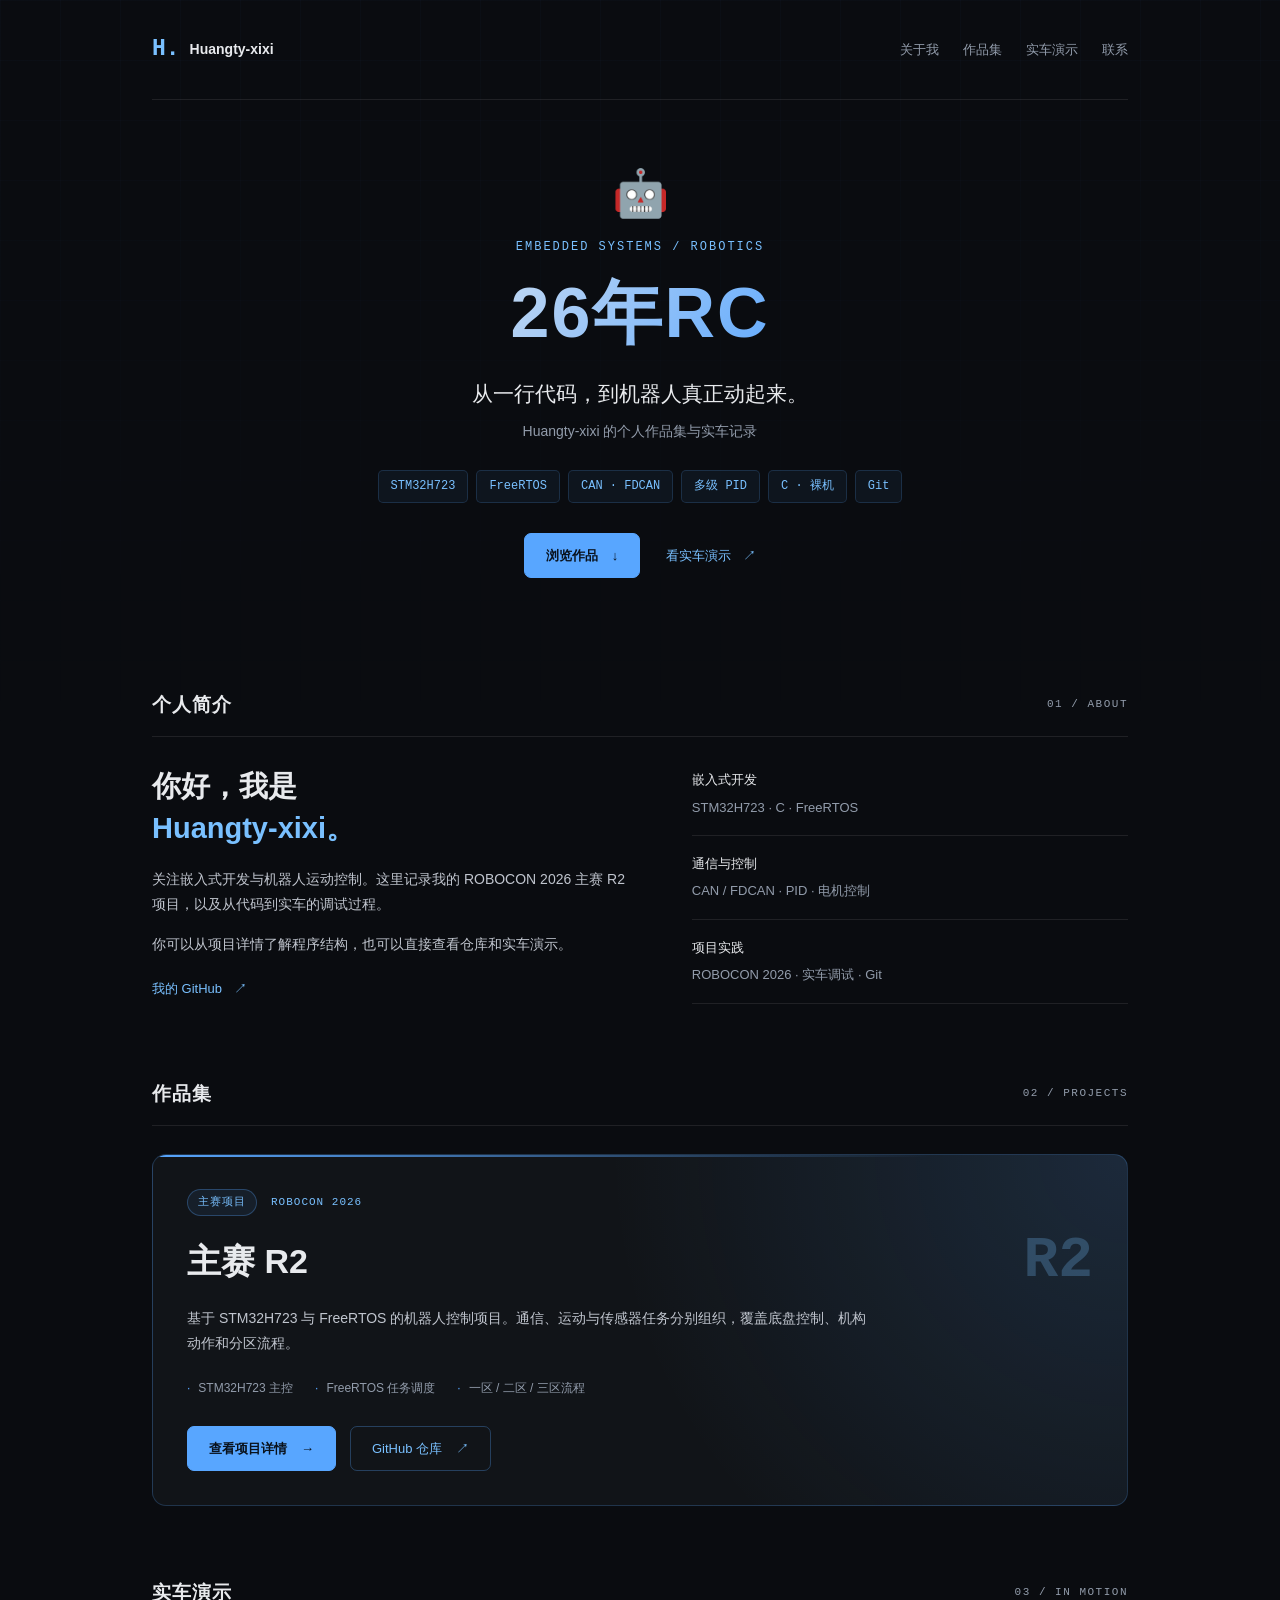
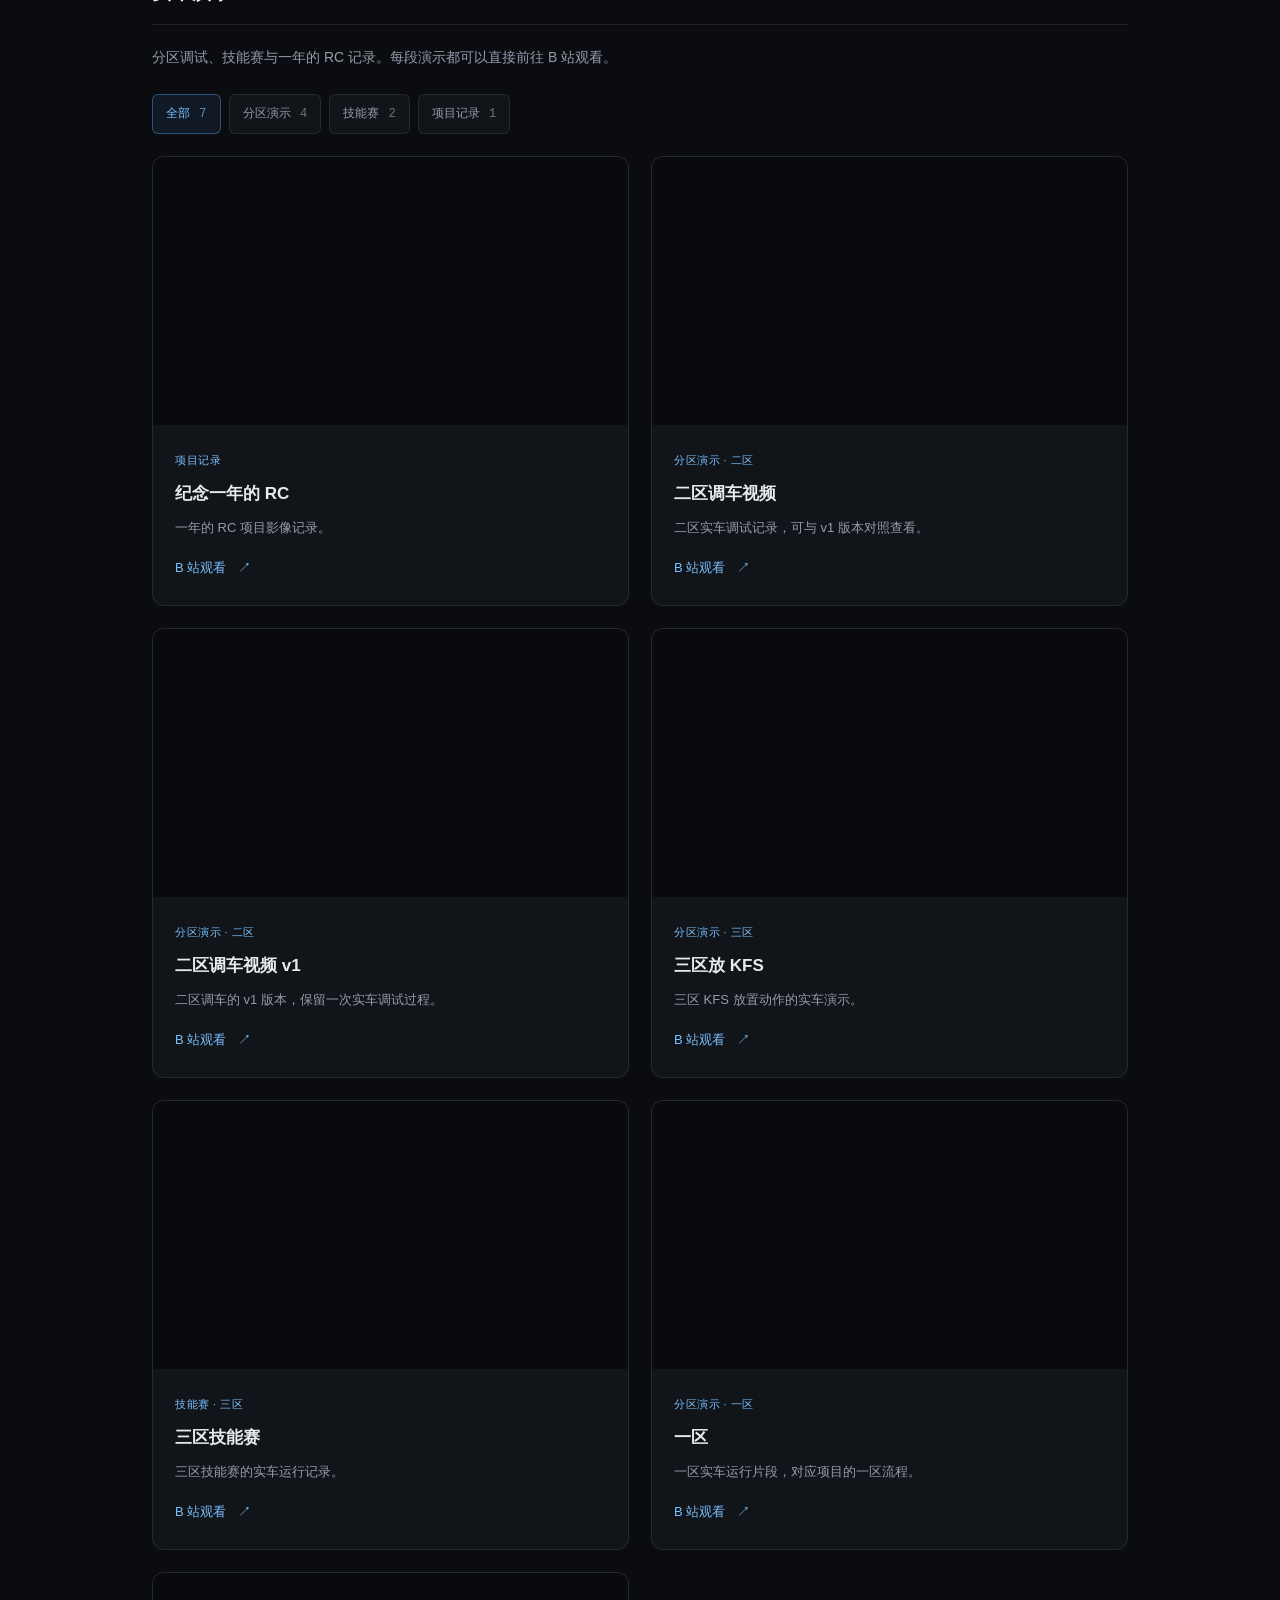
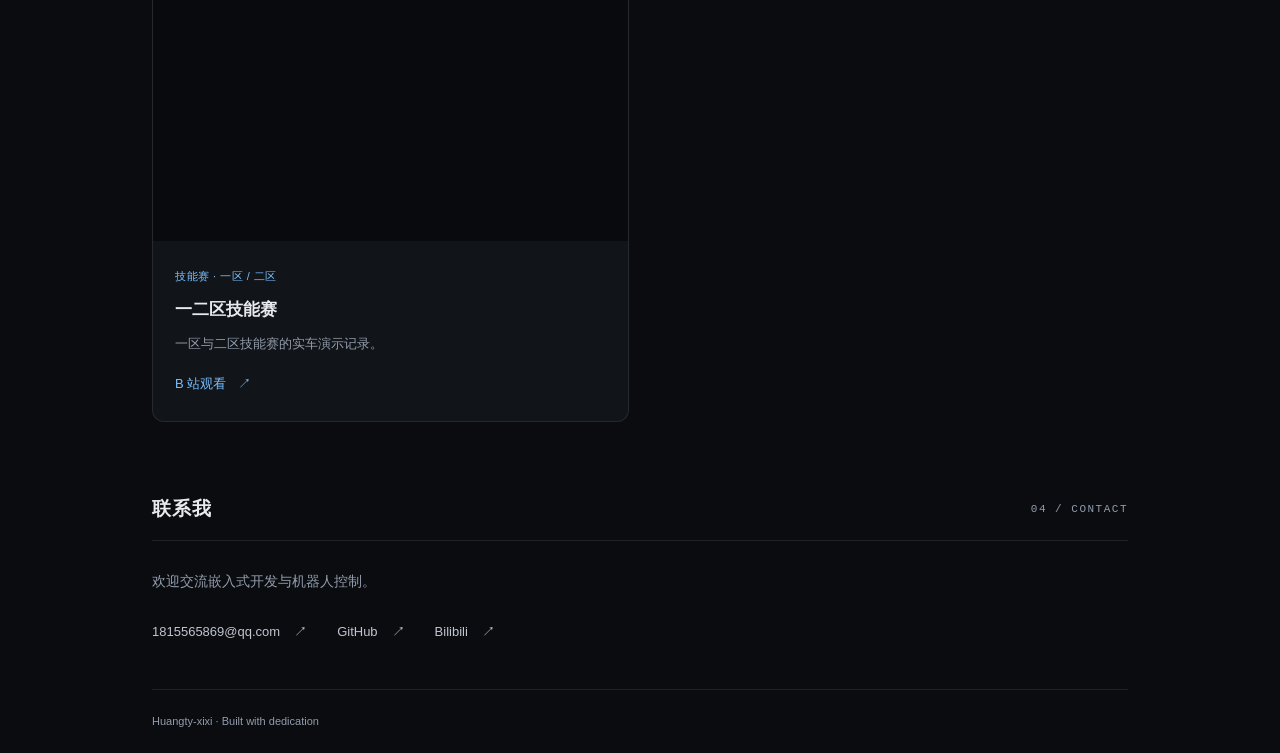
==== commit 89f9c627: "expand portfolio with profile, R2 details and video filters" ====
--- a/index.html
+++ b/index.html
@@ -1,420 +1,99 @@
 <!DOCTYPE html>
 <html lang="zh-CN">
 <head>
-<meta charset="UTF-8">
-<meta name="viewport" content="width=device-width, initial-scale=1.0">
-<title>26年RC</title>
-<link rel="icon" href="data:image/svg+xml,<svg xmlns='http://www.w3.org/2000/svg' viewBox='0 0 100 100'><text y='.9em' font-size='90'>⚙</text></svg>">
-<style>
-  :root {
-    --bg: #0a0c10;
-    --surface: #111418;
-    --text: #c0c5ce;
-    --heading: #e8eaed;
-    --accent: #58a6ff;
-    --accent2: #79c0ff;
-    --glow: rgba(88,166,255,0.15);
-    --border: rgba(255,255,255,0.06);
-  }
-  * { margin:0; padding:0; box-sizing:border-box; }
-  html { scroll-behavior:smooth; }
-  body {
-    background: var(--bg);
-    color: var(--text);
-    font-family: -apple-system, "PingFang SC", "Microsoft YaHei", "Segoe UI", sans-serif;
-    font-size: 16px;
-    line-height: 1.7;
-    min-height: 100vh;
-    overflow-x: hidden;
-  }
-
-  /* ── 网格背景 ── */
-  .bg-grid {
-    position: fixed; top:0; left:0; width:100%; height:100%; z-index:0; pointer-events:none;
-    background-image:
-      linear-gradient(rgba(88,166,255,0.03) 1px, transparent 1px),
-      linear-gradient(90deg, rgba(88,166,255,0.03) 1px, transparent 1px);
-    background-size: 60px 60px;
-  }
-  .bg-grid::after {
-    content:''; position:absolute; top:0; left:0; width:100%; height:100%;
-    background: radial-gradient(ellipse 60% 50% at 50% 40%, transparent 40%, var(--bg) 100%);
-  }
-
-  /* ── 容器 ── */
-  .page {
-    position: relative; z-index:1;
-    max-width: 900px; margin:0 auto; padding: 100px 28px 80px;
-  }
-
-  /* ── 标题区 ── */
-  .hero {
-    text-align: center;
-    margin-bottom: 64px;
-  }
-  .hero h1 {
-    font-size: clamp(36px, 6vw, 64px);
-    font-weight: 800;
-    letter-spacing: 2px;
-    line-height: 1.15;
-    background: linear-gradient(135deg, #e8eaed 0%, #58a6ff 50%, #79c0ff 100%);
-    -webkit-background-clip: text;
-    -webkit-text-fill-color: transparent;
-    background-size: 200% 200%;
-    animation: gradientShift 6s ease-in-out infinite;
-  }
-  @keyframes gradientShift {
-    0%,100% { background-position: 0% 50%; }
-    50% { background-position: 100% 50%; }
-  }
-
-  /* ── 头像 ── */
-  .avatar {
-    font-size: 56px;
-    margin-bottom: 16px;
-    animation: fadeUp 0.7s cubic-bezier(0.22,0.61,0.36,1) both;
-  }
-
-  /* ── 标签 ── */
-  .tags {
-    margin-top: 28px;
-    display: flex; justify-content:center; flex-wrap:wrap; gap:10px;
-  }
-  .tag {
-    font-family: "SF Mono", "Fira Code", "Cascadia Code", "Consolas", monospace;
-    font-size: 13px;
-    color: var(--accent);
-    background: rgba(88,166,255,0.06);
-    border: 1px solid rgba(88,166,255,0.18);
-    padding: 7px 18px;
-    border-radius: 6px;
-    cursor: default;
-    transition: all 0.25s ease;
-  }
-  .tag:hover {
-    background: rgba(88,166,255,0.14);
-    border-color: rgba(88,166,255,0.4);
-    transform: translateY(-2px);
-    box-shadow: 0 4px 16px var(--glow);
-  }
-
-  /* ── 视频区 ── */
-  .section {
-    margin: 48px 0;
-  }
-  .section-label {
-    display: flex; align-items:center; gap:14px;
-    margin-bottom: 24px;
-  }
-  .section-label span {
-    font-size: 14px;
-    text-transform: uppercase;
-    letter-spacing: 3px;
-    color: var(--accent);
-    white-space: nowrap;
-  }
-  .section-label::after {
-    content:''; flex:1; height:1px;
-    background: linear-gradient(90deg, rgba(88,166,255,0.25), transparent);
-  }
-  .video-grid {
-    display: grid;
-    grid-template-columns: repeat(2, 1fr);
-    gap: 20px;
-  }
-  .video-card {
-    position: relative;
-    background: var(--surface);
-    border: 1px solid var(--border);
-    border-radius: 16px;
-    overflow: hidden;
-    box-shadow: 0 8px 40px rgba(0,0,0,0.4), 0 0 0 1px rgba(255,255,255,0.03) inset;
-    transition: box-shadow 0.4s ease;
-  }
-  .video-card:hover {
-    box-shadow: 0 12px 56px rgba(0,0,0,0.5), 0 0 40px var(--glow), 0 0 0 1px rgba(255,255,255,0.04) inset;
-  }
-  .video-wrap {
-    position: relative;
-    padding-bottom: 56.25%;
-    height: 0;
-  }
-  .video-wrap iframe {
-    position: absolute; top:0; left:0;
-    width: 100%; height: 100%;
-    border: none;
-  }
-
-  /* ── 作品集 ── */
-  .project-card {
-    position: relative;
-    padding: 32px;
-    background:
-      radial-gradient(circle at 100% 0%, rgba(88,166,255,0.14), transparent 38%),
-      var(--surface);
-    border: 1px solid rgba(88,166,255,0.18);
-    border-radius: 16px;
-    overflow: hidden;
-    box-shadow: 0 8px 40px rgba(0,0,0,0.32);
-  }
-  .project-card::before {
-    content:'';
-    position:absolute; top:0; left:0;
-    width:100%; height:2px;
-    background:linear-gradient(90deg, var(--accent), var(--accent2), transparent 78%);
-  }
-  .project-meta {
-    display:flex; align-items:center; gap:12px;
-    margin-bottom:12px;
-    font-family:"SF Mono", "Fira Code", "Cascadia Code", "Consolas", monospace;
-    font-size:12px;
-    letter-spacing:1.5px;
-    color:var(--accent2);
-  }
-  .project-badge {
-    padding:4px 10px;
-    border:1px solid rgba(88,166,255,0.3);
-    border-radius:999px;
-    background:rgba(88,166,255,0.08);
-  }
-  .project-card h2 {
-    color:var(--heading);
-    font-size:clamp(26px, 4vw, 36px);
-    line-height:1.25;
-    margin-bottom:12px;
-  }
-  .project-card p {
-    max-width:650px;
-    color:var(--text);
-  }
-  .project-card .actions {
-    justify-content:flex-start;
-    margin-top:24px;
-  }
-
-  .actions {
-    text-align: center;
-    margin-top: 48px;
-    display: flex; justify-content:center; flex-wrap:wrap; gap:16px;
-  }
-  .btn {
-    display: inline-flex; align-items:center; gap:8px;
-    font-family: "SF Mono", "Fira Code", "Cascadia Code", "Consolas", monospace;
-    font-size: 14px;
-    color: var(--accent);
-    background: transparent;
-    border: 1px solid rgba(88,166,255,0.25);
-    padding: 12px 28px;
-    border-radius: 8px;
-    text-decoration: none;
-    cursor: pointer;
-    transition: all 0.3s ease;
-    position: relative;
-    overflow: hidden;
-  }
-  .btn::before {
-    content:''; position:absolute; top:50%; left:50%;
-    width:0; height:0; background:rgba(88,166,255,0.1);
-    border-radius:50%; transform:translate(-50%,-50%);
-    transition: width 0.5s ease, height 0.5s ease;
-  }
-  .btn:hover::before { width:400px; height:400px; }
-  .btn:hover {
-    color: #fff;
-    border-color: var(--accent);
-    box-shadow: 0 0 24px var(--glow), inset 0 0 24px rgba(88,166,255,0.06);
-    transform: translateY(-2px);
-  }
-  .btn:hover .arrow { transform: translateX(4px); }
-  .arrow {
-    display: inline-block;
-    transition: transform 0.3s ease;
-  }
-
-  /* ── 淡入动画 ── */
-  @keyframes fadeUp {
-    from { opacity:0; transform:translateY(24px); }
-    to { opacity:1; transform:translateY(0); }
-  }
-  .reveal { animation: fadeUp 0.7s cubic-bezier(0.22,0.61,0.36,1) both; }
-  .reveal:nth-child(1) { animation-delay: 0.05s; }
-  .reveal:nth-child(2) { animation-delay: 0.15s; }
-  .reveal:nth-child(3) { animation-delay: 0.25s; }
-  .reveal:nth-child(4) { animation-delay: 0.35s; }
-  .reveal:nth-child(5) { animation-delay: 0.45s; }
-  .reveal:nth-child(6) { animation-delay: 0.55s; }
-
-  /* ── 页脚 ── */
-  .footer {
-    text-align: center;
-    padding: 60px 0 0;
-    color: rgba(255,255,255,0.2);
-    font-size: 13px;
-    letter-spacing: 1px;
-  }
-
-  /* ── 社交链接 ── */
-  .social {
-    display: flex; justify-content:center; gap:20px;
-    margin-top: 48px;
-  }
-  .social a {
-    width: 44px; height: 44px;
-    display: flex; align-items:center; justify-content:center;
-    border: 1px solid rgba(255,255,255,0.08);
-    border-radius: 12px;
-    color: rgba(255,255,255,0.35);
-    text-decoration: none;
-    font-size: 20px;
-    transition: all 0.3s ease;
-  }
-  .social a:hover {
-    color: var(--accent);
-    border-color: var(--accent);
-    box-shadow: 0 0 20px var(--glow);
-    transform: translateY(-3px);
-  }
-
-  /* ── 回到顶部 ── */
-  .top-btn {
-    position: fixed; bottom: 32px; right: 32px; z-index: 99;
-    width: 44px; height: 44px;
-    display: flex; align-items:center; justify-content:center;
-    background: rgba(17,20,24,0.85);
-    border: 1px solid rgba(255,255,255,0.1);
-    border-radius: 12px;
-    color: rgba(255,255,255,0.5);
-    font-size: 20px;
-    cursor: pointer;
-    opacity: 0;
-    pointer-events: none;
-    transition: all 0.3s ease;
-    backdrop-filter: blur(8px);
-  }
-  .top-btn.visible {
-    opacity: 1;
-    pointer-events: auto;
-  }
-  .top-btn:hover {
-    color: var(--accent);
-    border-color: var(--accent);
-    box-shadow: 0 0 20px var(--glow);
-  }
-
-  /* ── 响应式 ── */
-  @media (max-width: 640px) {
-    .page { padding: 60px 20px 60px; }
-    .hero { margin-bottom: 40px; }
-    .tag { font-size: 12px; padding: 5px 14px; }
-    .btn { padding: 10px 22px; font-size: 13px; }
-    .project-card { padding: 24px; }
-    .video-grid { grid-template-columns: 1fr; }
-  }
-</style>
+  <meta charset="UTF-8">
+  <meta name="viewport" content="width=device-width, initial-scale=1.0">
+  <meta name="description" content="Huangty-xixi 的个人作品集：嵌入式开发、ROBOCON 2026 主赛 R2 项目与实车调试记录。">
+  <meta name="theme-color" content="#0a0c10">
+  <title>26年RC · Huangty-xixi 作品集</title>
+  <link rel="icon" href="data:image/svg+xml,%3Csvg xmlns='http://www.w3.org/2000/svg' viewBox='0 0 100 100'%3E%3Ctext y='.9em' font-size='90'%3E⚙%3C/text%3E%3C/svg%3E">
+  <link rel="stylesheet" href="styles.css">
+  <script src="site.js" defer></script>
 </head>
 <body>
-
-<div class="bg-grid"></div>
-
-<div class="page">
-
-  <div class="hero reveal">
-    <div class="avatar">🤖</div>
-    <h1>26年RC</h1>
-    <div class="tags">
-      <span class="tag reveal">STM32H723</span>
-      <span class="tag reveal">FreeRTOS</span>
-      <span class="tag reveal">CAN · FDCAN</span>
-      <span class="tag reveal">多级 PID</span>
-      <span class="tag reveal">C · 裸机</span>
-      <span class="tag reveal">Git</span>
-    </div>
+  <a class="skip-link" href="#main">跳到主要内容</a>
+  <div class="bg-grid" aria-hidden="true"></div>
+  <div class="page">
+    <header class="site-header">
+      <a class="brand" href="./" aria-label="Huangty-xixi 首页"><span class="brand-mark" aria-hidden="true">H.</span> Huangty-xixi</a>
+      <nav aria-label="主要导航"><a href="#about">关于我</a><a href="#projects">作品集</a><a href="#videos">实车演示</a><a href="#contact">联系</a></nav>
+    </header>
+    <main id="main">
+      <section class="hero" aria-labelledby="hero-title">
+        <div class="avatar" aria-hidden="true">🤖</div>
+        <p class="eyebrow">EMBEDDED SYSTEMS / ROBOTICS</p>
+        <h1 id="hero-title">26年RC</h1>
+        <p class="hero-subtitle">从一行代码，到机器人真正动起来。</p>
+        <p class="hero-note">Huangty-xixi 的个人作品集与实车记录</p>
+        <div class="tags" aria-label="技术关键词"><span class="tag">STM32H723</span><span class="tag">FreeRTOS</span><span class="tag">CAN · FDCAN</span><span class="tag">多级 PID</span><span class="tag">C · 裸机</span><span class="tag">Git</span></div>
+        <div class="actions hero-actions"><a class="btn btn-primary" href="#projects">浏览作品 <span aria-hidden="true">↓</span></a><a class="text-link" href="#videos">看实车演示 <span aria-hidden="true">↗</span></a></div>
+      </section>
+      <section class="section" id="about" aria-labelledby="about-title">
+        <div class="section-label"><h2 id="about-title">个人简介</h2><span>01 / ABOUT</span></div>
+        <div class="about-layout">
+          <div class="about-copy"><h3>你好，我是<br><span class="accent">Huangty-xixi。</span></h3><p>关注嵌入式开发与机器人运动控制。这里记录我的 ROBOCON 2026 主赛 R2 项目，以及从代码到实车的调试过程。</p><p>你可以从项目详情了解程序结构，也可以直接查看仓库和实车演示。</p><a class="text-link" href="https://github.com/Huangty-xixi" target="_blank" rel="noopener noreferrer">我的 GitHub <span aria-hidden="true">↗</span></a></div>
+          <dl class="skill-list"><div><dt>嵌入式开发</dt><dd>STM32H723 · C · FreeRTOS</dd></div><div><dt>通信与控制</dt><dd>CAN / FDCAN · PID · 电机控制</dd></div><div><dt>项目实践</dt><dd>ROBOCON 2026 · 实车调试 · Git</dd></div></dl>
+        </div>
+      </section>
+      <section class="section" id="projects" aria-labelledby="projects-title">
+        <div class="section-label"><h2 id="projects-title">作品集</h2><span>02 / PROJECTS</span></div>
+        <article class="project-card">
+          <div class="project-meta"><span class="project-badge">主赛项目</span><span>ROBOCON 2026</span></div>
+          <div class="project-heading"><h3>主赛 R2</h3><span class="project-number" aria-hidden="true">R2</span></div>
+          <p>基于 STM32H723 与 FreeRTOS 的机器人控制项目。通信、运动与传感器任务分别组织，覆盖底盘控制、机构动作和分区流程。</p>
+          <div class="project-facts"><span>STM32H723 主控</span><span>FreeRTOS 任务调度</span><span>一区 / 二区 / 三区流程</span></div>
+          <div class="actions"><a href="r2.html" class="btn btn-primary">查看项目详情 <span aria-hidden="true">→</span></a><a href="https://github.com/Huangty-xixi/R2" target="_blank" rel="noopener noreferrer" class="btn">GitHub 仓库 <span aria-hidden="true">↗</span></a></div>
+        </article>
+      </section>
+      <section class="section" id="videos" aria-labelledby="videos-title">
+        <div class="section-label"><h2 id="videos-title">实车演示</h2><span>03 / IN MOTION</span></div>
+        <p class="section-intro">分区调试、技能赛与一年的 RC 记录。每段演示都可以直接前往 B 站观看。</p>
+        <div class="filters" aria-label="按演示类型筛选" hidden>
+          <button type="button" class="filter active" data-filter="all" aria-pressed="true">全部 <span>7</span></button>
+          <button type="button" class="filter" data-filter="zone" aria-pressed="false">分区演示 <span>4</span></button>
+          <button type="button" class="filter" data-filter="skill" aria-pressed="false">技能赛 <span>2</span></button>
+          <button type="button" class="filter" data-filter="record" aria-pressed="false">项目记录 <span>1</span></button>
+        </div>
+        <p class="sr-only" id="video-status" role="status" aria-live="polite" aria-atomic="true"></p>
+        <div class="video-grid">
+          <article class="video-card" data-category="record">
+            <div class="video-wrap"><iframe title="纪念一年的RC 实车视频" src="https://player.bilibili.com/player.html?bvid=BV14LKB6MEDC&amp;page=1&amp;autoplay=0" allowfullscreen loading="lazy"></iframe></div>
+            <div class="video-info"><span class="video-category">项目记录</span><h3>纪念一年的 RC</h3><p>一年的 RC 项目影像记录。</p><a class="text-link" href="https://www.bilibili.com/video/BV14LKB6MEDC/" target="_blank" rel="noopener noreferrer" aria-label="在 B 站观看纪念一年的 RC">B 站观看 <span aria-hidden="true">↗</span></a></div>
+          </article>
+          <article class="video-card" data-category="zone">
+            <div class="video-wrap"><iframe title="二区调车视频" src="https://player.bilibili.com/player.html?bvid=BV1ZGKq6nEr8&amp;page=1&amp;autoplay=0" allowfullscreen loading="lazy"></iframe></div>
+            <div class="video-info"><span class="video-category">分区演示 · 二区</span><h3>二区调车视频</h3><p>二区实车调试记录，可与 v1 版本对照查看。</p><a class="text-link" href="https://www.bilibili.com/video/BV1ZGKq6nEr8/" target="_blank" rel="noopener noreferrer" aria-label="在 B 站观看二区调车视频">B 站观看 <span aria-hidden="true">↗</span></a></div>
+          </article>
+          <article class="video-card" data-category="zone">
+            <div class="video-wrap"><iframe title="二区调车视频 v1" src="https://player.bilibili.com/player.html?bvid=BV17GKq6HEqy&amp;page=1&amp;autoplay=0" allowfullscreen loading="lazy"></iframe></div>
+            <div class="video-info"><span class="video-category">分区演示 · 二区</span><h3>二区调车视频 v1</h3><p>二区调车的 v1 版本，保留一次实车调试过程。</p><a class="text-link" href="https://www.bilibili.com/video/BV17GKq6HEqy/" target="_blank" rel="noopener noreferrer" aria-label="在 B 站观看二区调车视频 v1">B 站观看 <span aria-hidden="true">↗</span></a></div>
+          </article>
+          <article class="video-card" data-category="zone">
+            <div class="video-wrap"><iframe title="三区放 KFS 视频" src="https://player.bilibili.com/player.html?bvid=BV1ubKq66E2u&amp;page=1&amp;autoplay=0" allowfullscreen loading="lazy"></iframe></div>
+            <div class="video-info"><span class="video-category">分区演示 · 三区</span><h3>三区放 KFS</h3><p>三区 KFS 放置动作的实车演示。</p><a class="text-link" href="https://www.bilibili.com/video/BV1ubKq66E2u/" target="_blank" rel="noopener noreferrer" aria-label="在 B 站观看三区放 KFS">B 站观看 <span aria-hidden="true">↗</span></a></div>
+          </article>
+          <article class="video-card" data-category="skill">
+            <div class="video-wrap"><iframe title="三区技能赛视频" src="https://player.bilibili.com/player.html?bvid=BV1gbKq66E71&amp;page=1&amp;autoplay=0" allowfullscreen loading="lazy"></iframe></div>
+            <div class="video-info"><span class="video-category">技能赛 · 三区</span><h3>三区技能赛</h3><p>三区技能赛的实车运行记录。</p><a class="text-link" href="https://www.bilibili.com/video/BV1gbKq66E71/" target="_blank" rel="noopener noreferrer" aria-label="在 B 站观看三区技能赛">B 站观看 <span aria-hidden="true">↗</span></a></div>
+          </article>
+          <article class="video-card" data-category="zone">
+            <div class="video-wrap"><iframe title="一区实车演示" src="https://player.bilibili.com/player.html?bvid=BV1SbKq6zEeU&amp;page=1&amp;autoplay=0" allowfullscreen loading="lazy"></iframe></div>
+            <div class="video-info"><span class="video-category">分区演示 · 一区</span><h3>一区</h3><p>一区实车运行片段，对应项目的一区流程。</p><a class="text-link" href="https://www.bilibili.com/video/BV1SbKq6zEeU/" target="_blank" rel="noopener noreferrer" aria-label="在 B 站观看一区实车演示">B 站观看 <span aria-hidden="true">↗</span></a></div>
+          </article>
+          <article class="video-card" data-category="skill">
+            <div class="video-wrap"><iframe title="一二区技能赛视频" src="https://player.bilibili.com/player.html?bvid=BV1SbKq6zE6S&amp;page=1&amp;autoplay=0" allowfullscreen loading="lazy"></iframe></div>
+            <div class="video-info"><span class="video-category">技能赛 · 一区 / 二区</span><h3>一二区技能赛</h3><p>一区与二区技能赛的实车演示记录。</p><a class="text-link" href="https://www.bilibili.com/video/BV1SbKq6zE6S/" target="_blank" rel="noopener noreferrer" aria-label="在 B 站观看一二区技能赛">B 站观看 <span aria-hidden="true">↗</span></a></div>
+          </article>
+        </div>
+      </section>
+    </main>
+    <footer class="section contact" id="contact" aria-labelledby="contact-title">
+      <div class="section-label"><h2 id="contact-title">联系我</h2><span>04 / CONTACT</span></div>
+      <p>欢迎交流嵌入式开发与机器人控制。</p>
+      <div class="contact-links"><a href="mailto:1815565869@qq.com">1815565869@qq.com <span aria-hidden="true">↗</span></a><a href="https://github.com/Huangty-xixi" target="_blank" rel="noopener noreferrer">GitHub <span aria-hidden="true">↗</span></a><a href="https://space.bilibili.com/523482407" target="_blank" rel="noopener noreferrer">Bilibili <span aria-hidden="true">↗</span></a></div>
+      <p class="footer-note">Huangty-xixi · Built with dedication</p>
+    </footer>
   </div>
-
-  <div class="section reveal">
-    <div class="section-label"><span>作品集</span></div>
-    <article class="project-card">
-      <div class="project-meta">
-        <span class="project-badge">主赛项目</span>
-        <span>ROBOCON 2026</span>
-      </div>
-      <h2>主赛 R2</h2>
-      <p>围绕 STM32H723、FreeRTOS、CAN / FDCAN 与多级 PID 开发的主赛机器人项目。代码与开发记录已整理在 GitHub 仓库中。</p>
-      <div class="actions">
-        <a href="https://github.com/Huangty-xixi/R2" target="_blank" rel="noopener noreferrer" class="btn" aria-label="在 GitHub 查看主赛 R2 代码仓库">
-          查看 GitHub 仓库 <span class="arrow" aria-hidden="true">→</span>
-        </a>
-      </div>
-    </article>
-  </div>
-
-  <div class="section reveal">
-    <div class="section-label"><span>实车演示</span></div>
-    <div class="video-grid">
-      <div class="video-card">
-        <div class="video-wrap">
-          <iframe src="https://player.bilibili.com/player.html?bvid=BV14LKB6MEDC&page=1" scrolling="no" frameborder="no" framespacing="0" allowfullscreen="true" loading="lazy"></iframe>
-        </div>
-      </div>
-      <div class="video-card">
-        <div class="video-wrap">
-          <iframe src="https://player.bilibili.com/player.html?bvid=BV1ZGKq6nEr8&page=1" scrolling="no" frameborder="no" framespacing="0" allowfullscreen="true" loading="lazy"></iframe>
-        </div>
-      </div>
-      <div class="video-card">
-        <div class="video-wrap">
-          <iframe src="https://player.bilibili.com/player.html?bvid=BV17GKq6HEqy&page=1" scrolling="no" frameborder="no" framespacing="0" allowfullscreen="true" loading="lazy"></iframe>
-        </div>
-      </div>
-      <div class="video-card">
-        <div class="video-wrap">
-          <iframe src="https://player.bilibili.com/player.html?bvid=BV1ubKq66E2u&page=1" scrolling="no" frameborder="no" framespacing="0" allowfullscreen="true" loading="lazy"></iframe>
-        </div>
-      </div>
-      <div class="video-card">
-        <div class="video-wrap">
-          <iframe src="https://player.bilibili.com/player.html?bvid=BV1gbKq66E71&page=1" scrolling="no" frameborder="no" framespacing="0" allowfullscreen="true" loading="lazy"></iframe>
-        </div>
-      </div>
-      <div class="video-card">
-        <div class="video-wrap">
-          <iframe src="https://player.bilibili.com/player.html?bvid=BV1SbKq6zEeU&page=1" scrolling="no" frameborder="no" framespacing="0" allowfullscreen="true" loading="lazy"></iframe>
-        </div>
-      </div>
-      <div class="video-card">
-        <div class="video-wrap">
-          <iframe src="https://player.bilibili.com/player.html?bvid=BV1SbKq6zE6S&page=1" scrolling="no" frameborder="no" framespacing="0" allowfullscreen="true" loading="lazy"></iframe>
-        </div>
-      </div>
-    </div>
-  </div>
-
-  <div class="social reveal">
-    <a href="https://github.com/Huangty-xixi" target="_blank" title="GitHub">
-      <svg width="20" height="20" viewBox="0 0 24 24" fill="currentColor"><path d="M12 0C5.37 0 0 5.37 0 12c0 5.31 3.435 9.795 8.205 11.385.6.105.825-.255.825-.57 0-.285-.015-1.23-.015-2.235-3.015.555-3.795-.735-4.035-1.41-.135-.345-.72-1.41-1.23-1.695-.42-.225-1.02-.78-.015-.795.945-.015 1.62.87 1.845 1.23 1.08 1.815 2.805 1.305 3.495.99.105-.78.42-1.305.765-1.605-2.67-.3-5.46-1.335-5.46-5.925 0-1.305.465-2.385 1.23-3.225-.12-.3-.54-1.53.12-3.18 0 0 1.005-.315 3.3 1.23.96-.27 1.98-.405 3-.405s2.04.135 3 .405c2.295-1.56 3.3-1.23 3.3-1.23.66 1.65.24 2.88.12 3.18.765.84 1.23 1.905 1.23 3.225 0 4.605-2.805 5.625-5.475 5.925.435.375.81 1.095.81 2.22 0 1.605-.015 2.895-.015 3.3 0 .315.225.69.825.57A12.02 12.02 0 0024 12c0-6.63-5.37-12-12-12z"/></svg>
-    </a>
-    <a href="https://space.bilibili.com/523482407" target="_blank" title="Bilibili">
-      <svg width="20" height="20" viewBox="0 0 24 24" fill="currentColor"><path d="M17.813 4.653h.854c1.51.054 2.769.578 3.773 1.574 1.004.995 1.524 2.249 1.56 3.76v7.36c-.036 1.51-.556 2.769-1.56 3.773s-2.262 1.524-3.773 1.56H5.333c-1.51-.036-2.769-.556-3.773-1.56S.036 18.858 0 17.347v-7.36c.036-1.511.556-2.765 1.56-3.76 1.004-.996 2.262-1.52 3.773-1.574h.774l-1.174-1.12a1.234 1.234 0 01-.373-.906c0-.356.124-.658.373-.907l.027-.027c.267-.249.573-.373.92-.373.347 0 .653.124.92.373L9.653 4.44c.071.071.134.142.187.213h4.267a.836.836 0 01.16-.213l2.853-2.747c.267-.249.573-.373.92-.373.347 0 .662.151.929.4.267.249.391.551.391.907 0 .355-.124.657-.373.906zM5.333 7.24c-.746.018-1.373.276-1.88.773-.506.498-.769 1.13-.786 1.894v7.52c.017.764.28 1.395.786 1.893.507.498 1.134.756 1.88.773h13.334c.746-.017 1.373-.275 1.88-.773.506-.498.769-1.129.786-1.893v-7.52c-.017-.765-.28-1.396-.786-1.894-.507-.497-1.134-.755-1.88-.773zM8 11.107c.373 0 .684.124.933.373.25.249.383.569.4.96v1.173c-.017.391-.15.711-.4.96-.249.25-.56.374-.933.374s-.684-.125-.933-.374c-.25-.249-.383-.569-.4-.96V12.44c0-.373.129-.689.386-.947.258-.257.574-.386.947-.386zm8 0c.373 0 .684.124.933.373.25.249.383.569.4.96v1.173c-.017.391-.15.711-.4.96-.249.25-.56.374-.933.374s-.684-.125-.933-.374c-.25-.249-.383-.569-.4-.96V12.44c.017-.391.15-.711.4-.96.249-.249.56-.373.933-.373z"/></svg>
-    </a>
-    <a href="mailto:1815565869@qq.com" title="Email">
-      <svg width="20" height="20" viewBox="0 0 24 24" fill="none" stroke="currentColor" stroke-width="2" stroke-linecap="round" stroke-linejoin="round"><rect x="2" y="4" width="20" height="16" rx="2"/><path d="M22 4L12 13 2 4"/></svg>
-    </a>
-  </div>
-
-  <div class="footer reveal">
-    Built with dedication
-  </div>
-
-</div>
-
-<button class="top-btn" onclick="window.scrollTo({top:0,behavior:'smooth'})" title="回到顶部">↑</button>
-
-<script>
-(function(){
-  var btn = document.querySelector('.top-btn');
-  window.addEventListener('scroll',function(){
-    btn.classList.toggle('visible', window.scrollY > 400);
-  });
-})();
-</script>
+  <a class="top-btn" href="#main" aria-label="回到顶部" hidden>↑</a>
+</body>
 </html>
--- a/styles.css
+++ b/styles.css
@@ -0,0 +1,152 @@
+:root {
+  color-scheme: dark;
+  --bg: #0a0c10;
+  --surface: #111418;
+  --text: #c0c5ce;
+  --heading: #e8eaed;
+  --muted: #929cab;
+  --accent: #58a6ff;
+  --accent2: #79c0ff;
+  --border: rgba(255,255,255,.09);
+}
+* { box-sizing: border-box; margin: 0; padding: 0; }
+html { scroll-behavior: smooth; scroll-padding-top: 28px; }
+body { background: var(--bg); color: var(--text); font: 16px/1.8 -apple-system, "PingFang SC", "Microsoft YaHei", "Segoe UI", sans-serif; min-width: 280px; }
+a { color: var(--accent2); text-decoration-thickness: 1px; text-underline-offset: 5px; }
+button { font: inherit; }
+[hidden] { display: none !important; }
+:focus-visible { outline: 2px solid var(--accent2); outline-offset: 5px; border-radius: 4px; }
+.bg-grid { position: fixed; inset: 0; pointer-events: none; background-image: linear-gradient(rgba(88,166,255,.025) 1px, transparent 1px), linear-gradient(90deg,rgba(88,166,255,.025) 1px,transparent 1px); background-size: 60px 60px; mask-image: linear-gradient(#000,transparent 85%); }
+.page { position: relative; max-width: 1040px; margin: 0 auto; padding: 0 32px; }
+.site-header { display: flex; justify-content: space-between; align-items: center; gap: 24px; min-height: 100px; border-bottom: 1px solid var(--border); }
+.brand { display: inline-flex; align-items: center; gap: 10px; color: var(--heading); text-decoration: none; font-size: 14px; font-weight: 600; white-space: nowrap; }
+.brand-mark { color: var(--accent2); font: 700 23px/1 Consolas, monospace; }
+nav { display: flex; flex-wrap: wrap; gap: 24px; }
+nav a { color: var(--muted); font-size: 13px; text-decoration: none; }
+nav a:hover, .text-link:hover { color: var(--heading); }
+.hero { text-align: center; padding: 70px 0 56px; }
+.avatar { font-size: 46px; line-height: 1; margin-bottom: 22px; }
+.eyebrow { font: 12px/1.6 Consolas, monospace; letter-spacing: 2px; color: var(--accent2); margin-bottom: 14px; }
+.hero h1 { font-size: clamp(42px,7vw,70px); line-height: 1.2; letter-spacing: 2px; font-weight: 800; color: var(--accent2); background: linear-gradient(125deg,#e8eaed 20%,#58a6ff 70%,#79c0ff); background-clip: text; -webkit-background-clip: text; -webkit-text-fill-color: transparent; }
+.hero-subtitle { color: var(--heading); font-size: clamp(17px,3vw,21px); margin-top: 20px; }
+.hero-note { font-size: 14px; color: var(--muted); margin-top: 6px; }
+.tags { display: flex; justify-content: center; flex-wrap: wrap; gap: 8px; margin-top: 26px; }
+.tag { font: 12px/1.7 Consolas, "Microsoft YaHei", monospace; padding: 5px 12px; background: rgba(88,166,255,.06); color: var(--accent2); border: 1px solid rgba(88,166,255,.18); border-radius: 5px; }
+.actions { display: flex; align-items: center; flex-wrap: wrap; gap: 14px; margin-top: 26px; }
+.hero-actions { justify-content: center; margin-top: 30px; gap: 26px; }
+.btn { display: inline-flex; align-items: center; justify-content: center; gap: 14px; padding: 10px 21px; min-height: 44px; border: 1px solid rgba(88,166,255,.3); border-radius: 7px; background: transparent; color: var(--accent2); font-size: 13px; text-decoration: none; transition: background .2s, border-color .2s, transform .2s; }
+.btn-primary { background: #58a6ff; color: #09121d; border-color: #58a6ff; font-weight: 700; }
+.btn:hover { background: rgba(88,166,255,.12); border-color: var(--accent2); transform: translateY(-2px); }
+.btn-primary:hover { background: #8ac2ff; color: #09121d; }
+.text-link { display: inline-flex; align-items: center; gap: 12px; font-size: 13px; text-decoration: none; min-height: 36px; }
+.section { margin: 54px 0 70px; }
+.section-label { display: flex; align-items: center; justify-content: space-between; gap: 20px; margin-bottom: 28px; padding-bottom: 14px; border-bottom: 1px solid var(--border); }
+.section-label h2 { font-size: 19px; font-weight: 600; color: var(--heading); letter-spacing: 1px; }
+.section-label > span { color: var(--muted); font: 11px/1.6 Consolas, monospace; letter-spacing: 1.5px; white-space: nowrap; }
+.section-intro { color: var(--muted); font-size: 14px; margin: -8px 0 24px; }
+.about-layout { display: grid; grid-template-columns: 1.1fr 1fr; gap: 60px; }
+.about-copy h3 { color: var(--heading); font-size: clamp(23px,4vw,29px); line-height: 1.45; margin-bottom: 18px; }
+.accent { color: var(--accent2); }
+.about-copy p { font-size: 14px; margin-bottom: 14px; }
+.skill-list { align-self: center; }
+.skill-list > div { padding: 16px 0; border-bottom: 1px solid var(--border); }
+.skill-list > div:first-child { padding-top: 0; }
+.skill-list dt { font-size: 13px; color: var(--heading); margin-bottom: 4px; }
+.skill-list dd { font-size: 13px; color: var(--muted); }
+.project-card { position: relative; padding: 34px; overflow: hidden; background: radial-gradient(circle at 100% 0%,rgba(88,166,255,.15),transparent 50%),var(--surface); border: 1px solid rgba(88,166,255,.22); border-radius: 14px; }
+.project-card::before { content: ''; position: absolute; inset: 0 0 auto; height: 2px; background: linear-gradient(90deg,var(--accent),transparent 80%); }
+.project-meta { display: flex; align-items: center; flex-wrap: wrap; gap: 14px; color: var(--accent2); font: 11px/1.7 Consolas,"Microsoft YaHei",monospace; letter-spacing: 1px; }
+.project-badge { border: 1px solid rgba(88,166,255,.3); background: rgba(88,166,255,.08); padding: 3px 10px; border-radius: 20px; }
+.project-heading { display: flex; align-items: center; justify-content: space-between; gap: 15px; margin: 16px 0; }
+.project-heading h3 { font-size: 34px; color: var(--heading); line-height: 1.3; }
+.project-number { font: 800 58px/1 Consolas,monospace; color: rgba(121,192,255,.26); }
+.project-card p { max-width: 690px; font-size: 14px; }
+.project-facts { display: flex; flex-wrap: wrap; gap: 10px 22px; color: var(--muted); font-size: 12px; margin-top: 22px; }
+.project-facts > span::before { content: '·'; color: var(--accent); margin-right: 8px; }
+.filters { display: flex; flex-wrap: wrap; gap: 8px; margin: 22px 0; }
+.filter { cursor: pointer; color: var(--muted); border: 1px solid var(--border); border-radius: 6px; padding: 7px 13px; min-height: 40px; font-size: 12px; background: var(--surface); }
+.filter span { opacity: .7; margin-left: 6px; font-family: Consolas,monospace; }
+.filter:hover, .filter.active { color: var(--accent2); background: rgba(88,166,255,.09); border-color: rgba(88,166,255,.4); }
+.video-grid { display: grid; grid-template-columns: repeat(2,minmax(0,1fr)); gap: 22px; }
+.video-card { min-width: 0; background: var(--surface); border: 1px solid var(--border); border-radius: 12px; overflow: hidden; }
+.video-wrap { position: relative; aspect-ratio: 16 / 9; background: #080a0e; }
+.video-wrap iframe { position: absolute; inset: 0; width: 100%; height: 100%; border: 0; }
+.video-info { padding: 20px 22px; }
+.video-category { color: var(--accent2); font-size: 11px; letter-spacing: .5px; }
+.video-info h3 { font-size: 17px; color: var(--heading); margin: 6px 0; }
+.video-info p { color: var(--muted); font-size: 13px; margin-bottom: 10px; }
+.contact { margin-bottom: 0; }
+.contact > p { font-size: 14px; color: var(--muted); }
+.contact-links { display: flex; flex-wrap: wrap; gap: 12px 30px; margin-top: 18px; }
+.contact-links a { color: var(--text); font-size: 13px; text-decoration: none; overflow-wrap: anywhere; min-height: 38px; display: inline-flex; align-items: center; gap: 14px; }
+.contact-links a:hover { color: var(--accent2); }
+.contact .footer-note { margin-top: 38px; border-top: 1px solid var(--border); padding: 22px 0; font-size: 11px; }
+.top-btn { position: fixed; bottom: 24px; right: 24px; display: flex; align-items: center; justify-content: center; width: 44px; height: 44px; border: 1px solid var(--border); border-radius: 10px; background: #111418; color: var(--accent2); text-decoration: none; z-index: 10; }
+.skip-link { position: absolute; top: -70px; left: 20px; z-index: 20; background: var(--surface); padding: 10px 20px; }
+.skip-link:focus { top: 10px; }
+.sr-only { position: absolute; width: 1px; height: 1px; padding: 0; margin: -1px; overflow: hidden; clip: rect(0,0,0,0); white-space: nowrap; border: 0; }
+
+/* 项目详情 */
+.breadcrumb { display: inline-block; margin-top: 32px; color: var(--muted); font-size: 13px; text-decoration: none; }
+.detail-hero { padding: 42px 0 16px; }
+.detail-hero h1 { color: var(--heading); font-size: clamp(36px,6vw,58px); margin: 16px 0; line-height: 1.2; }
+.detail-hero .lead { max-width: 720px; font-size: 17px; color: var(--text); }
+.detail-hero .tags { justify-content: flex-start; }
+.detail-stats { display: grid; grid-template-columns: repeat(3,minmax(0,1fr)); margin-top: 32px; border-block: 1px solid var(--border); }
+.detail-stats div { padding: 18px 12px 18px 0; }
+.detail-stats dt { font-size: 11px; color: var(--muted); margin-bottom: 4px; }
+.detail-stats dd { font-size: 14px; color: var(--heading); }
+.diagram { padding: 28px; border: 1px solid var(--border); border-radius: 12px; background: var(--surface); }
+.diagram-label { font-size: 12px; color: var(--accent2); text-align: center; margin-bottom: 20px; }
+.diagram-row { display: grid; grid-template-columns: repeat(3,minmax(0,1fr)); gap: 12px; }
+.diagram-node { text-align: center; padding: 16px 10px; background: rgba(88,166,255,.05); border: 1px solid rgba(88,166,255,.18); border-radius: 7px; }
+.diagram-node strong { display: block; color: var(--heading); font-size: 14px; }
+.diagram-node small { display: block; color: var(--muted); font-size: 11px; }
+.diagram-arrow { text-align: center; color: var(--accent); margin: 10px 0; }
+.diagram-output { text-align: center; padding: 14px; border: 1px solid var(--border); border-radius: 7px; font-size: 13px; }
+.diagram figcaption { font-size: 12px; color: var(--muted); margin-top: 18px; }
+.module-list { list-style: none; }
+.module-list li { display: grid; grid-template-columns: 40px 170px 1fr; align-items: start; gap: 18px; padding: 24px 0; border-bottom: 1px solid var(--border); }
+.module-no { font: 12px/2 Consolas,monospace; color: var(--accent2); }
+.module-list h3 { color: var(--heading); font-size: 16px; }
+.module-list p { color: var(--muted); font-size: 14px; }
+.module-list a { display: inline-block; font-size: 12px; margin-top: 8px; }
+.module-list code { font: 12px/1.8 Consolas,monospace; overflow-wrap: anywhere; }
+.source-grid { display: grid; grid-template-columns: repeat(2,minmax(0,1fr)); gap: 16px; }
+.source-card { border: 1px solid var(--border); background: var(--surface); padding: 24px; border-radius: 10px; }
+.source-card h3 { color: var(--heading); font: 16px/1.6 Consolas,monospace; }
+.source-card p { color: var(--muted); font-size: 13px; margin: 10px 0; }
+.detail-closing { margin-top: 30px; }
+@media (max-width: 700px) {
+  .page { padding: 0 22px; }
+  .site-header { align-items: flex-start; flex-direction: column; justify-content: center; gap: 16px; padding: 22px 0; }
+  nav { gap: 22px; }
+  .hero { padding: 50px 0 32px; }
+  .section { margin: 40px 0 50px; }
+  .about-layout { grid-template-columns: 1fr; gap: 26px; }
+  .skill-list > div:first-child { padding-top: 16px; border-top: 1px solid var(--border); }
+  .project-card { padding: 25px; }
+  .project-heading h3 { font-size: 29px; }
+  .project-number { font-size: 45px; }
+  .video-grid { grid-template-columns: 1fr; }
+  .source-grid { grid-template-columns: 1fr; }
+  .module-list li { grid-template-columns: 28px 1fr; gap: 10px; }
+  .module-list li > div { grid-column: 2; }
+  .detail-stats { grid-template-columns: 1fr; }
+  .detail-stats div + div { border-top: 1px solid var(--border); }
+  .diagram { padding: 20px; }
+  .diagram-row { grid-template-columns: 1fr; }
+  .contact { margin-bottom: 0; }
+}
+@media (max-width: 380px) {
+  .page { padding: 0 16px; }
+  nav { gap: 16px; }
+  .section-label { gap: 10px; }
+  .section-label > span { font-size: 10px; letter-spacing: .5px; }
+  .project-card { padding: 20px; }
+  .project-card .actions { align-items: stretch; flex-direction: column; }
+}
+@media (prefers-reduced-motion: reduce) {
+  html { scroll-behavior: auto; }
+  *, *::before, *::after { transition: none !important; }
+}
